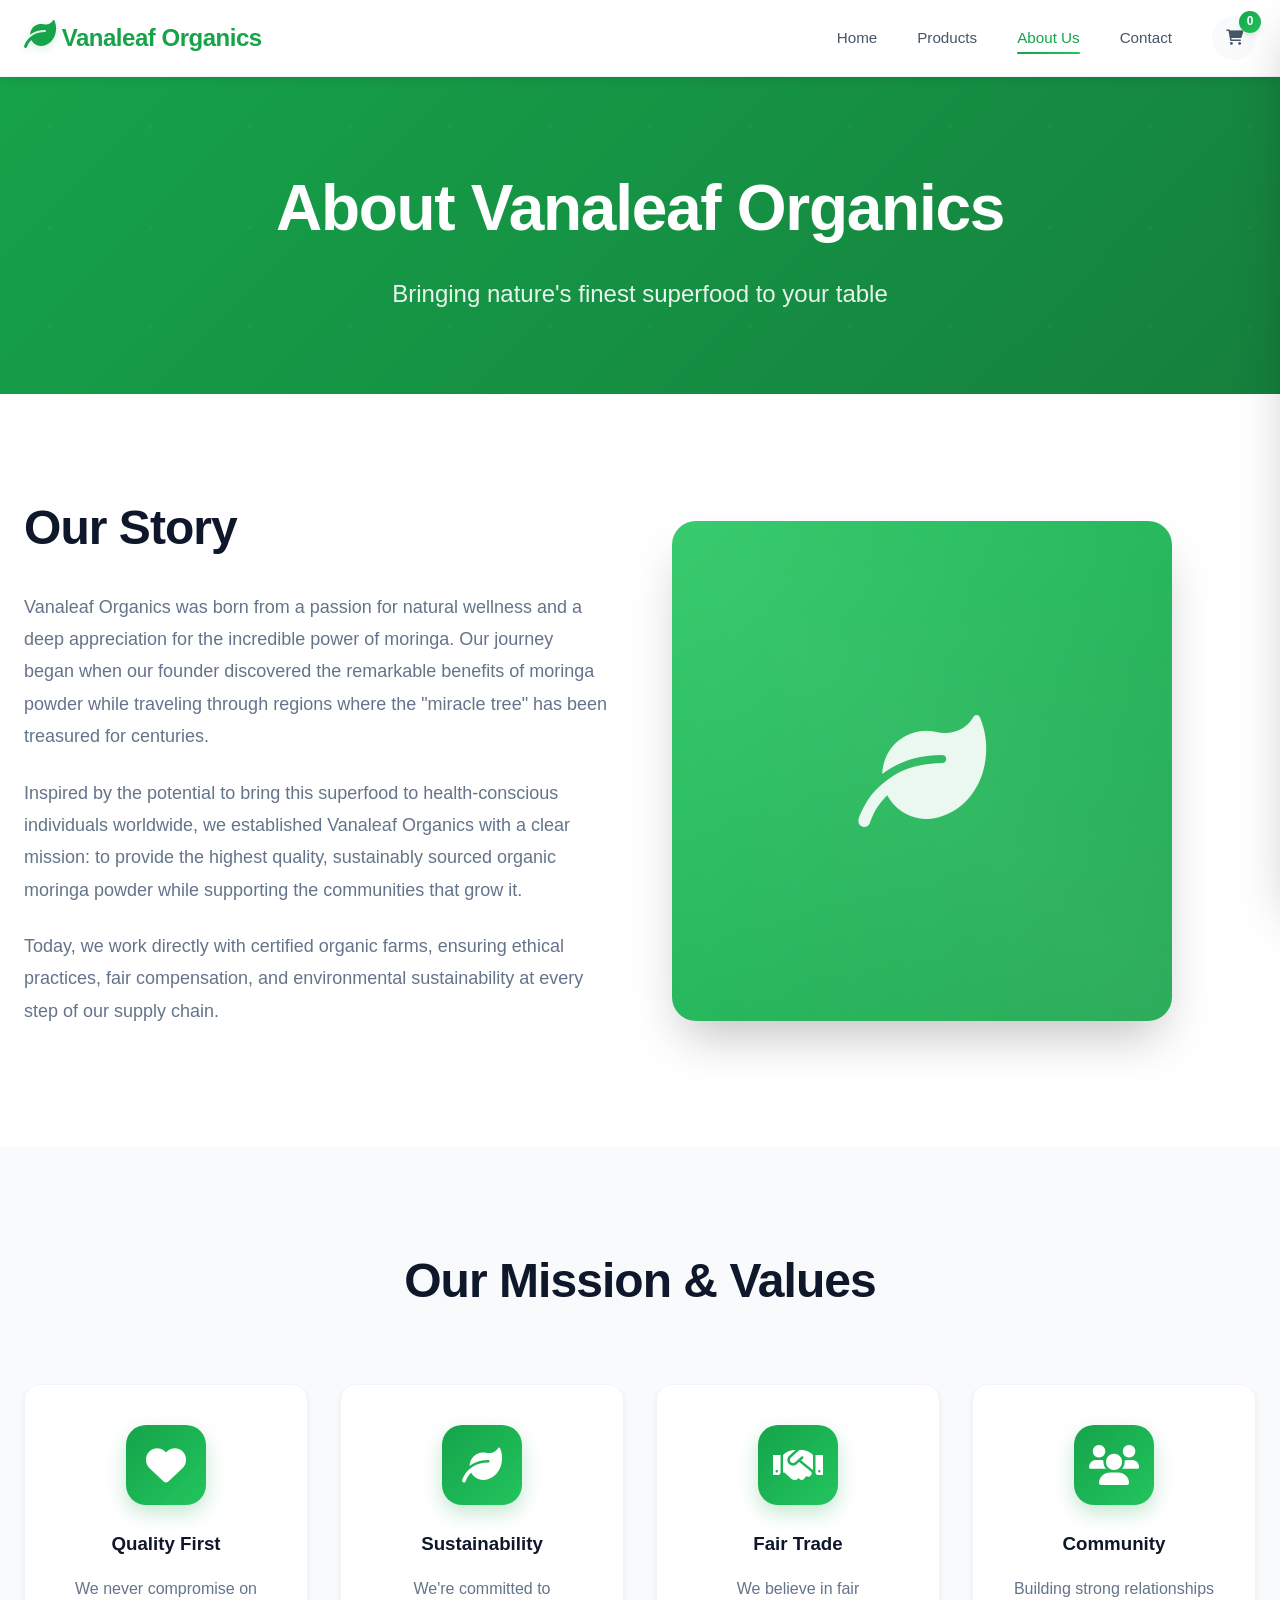
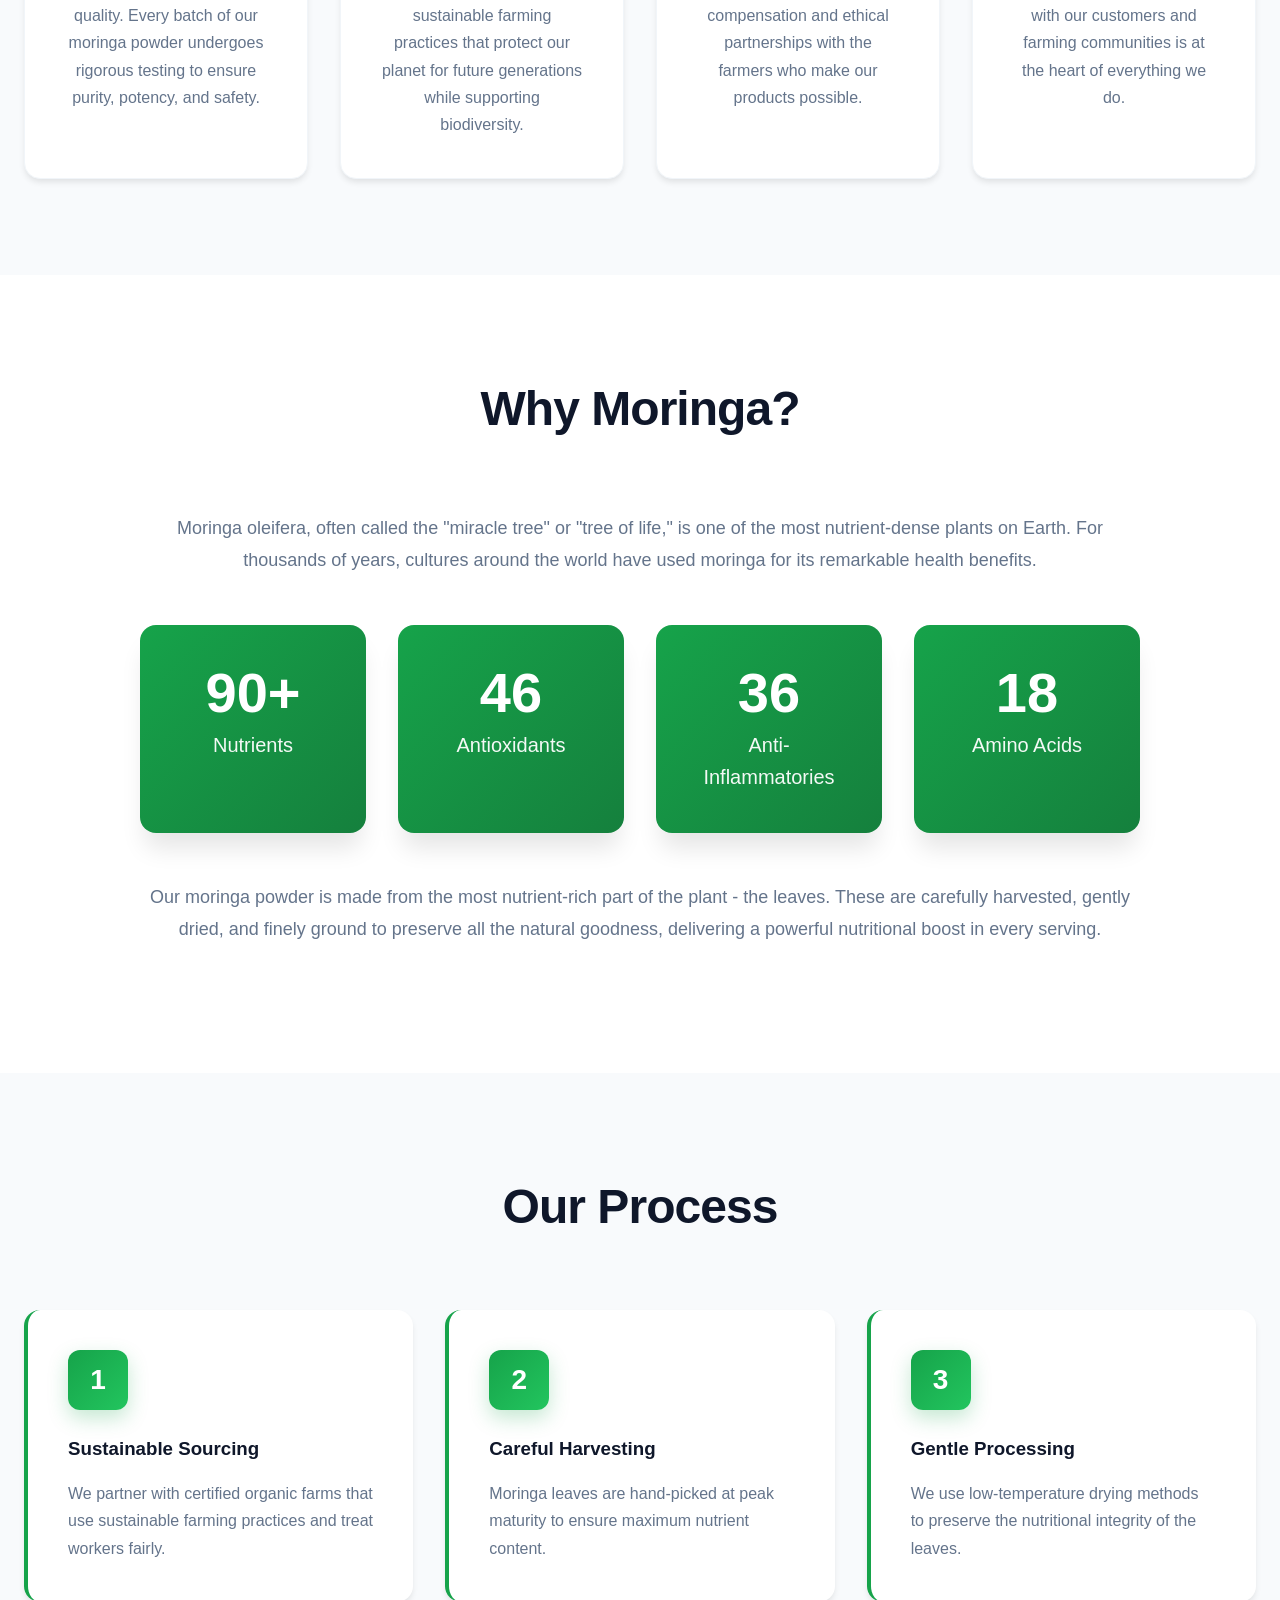
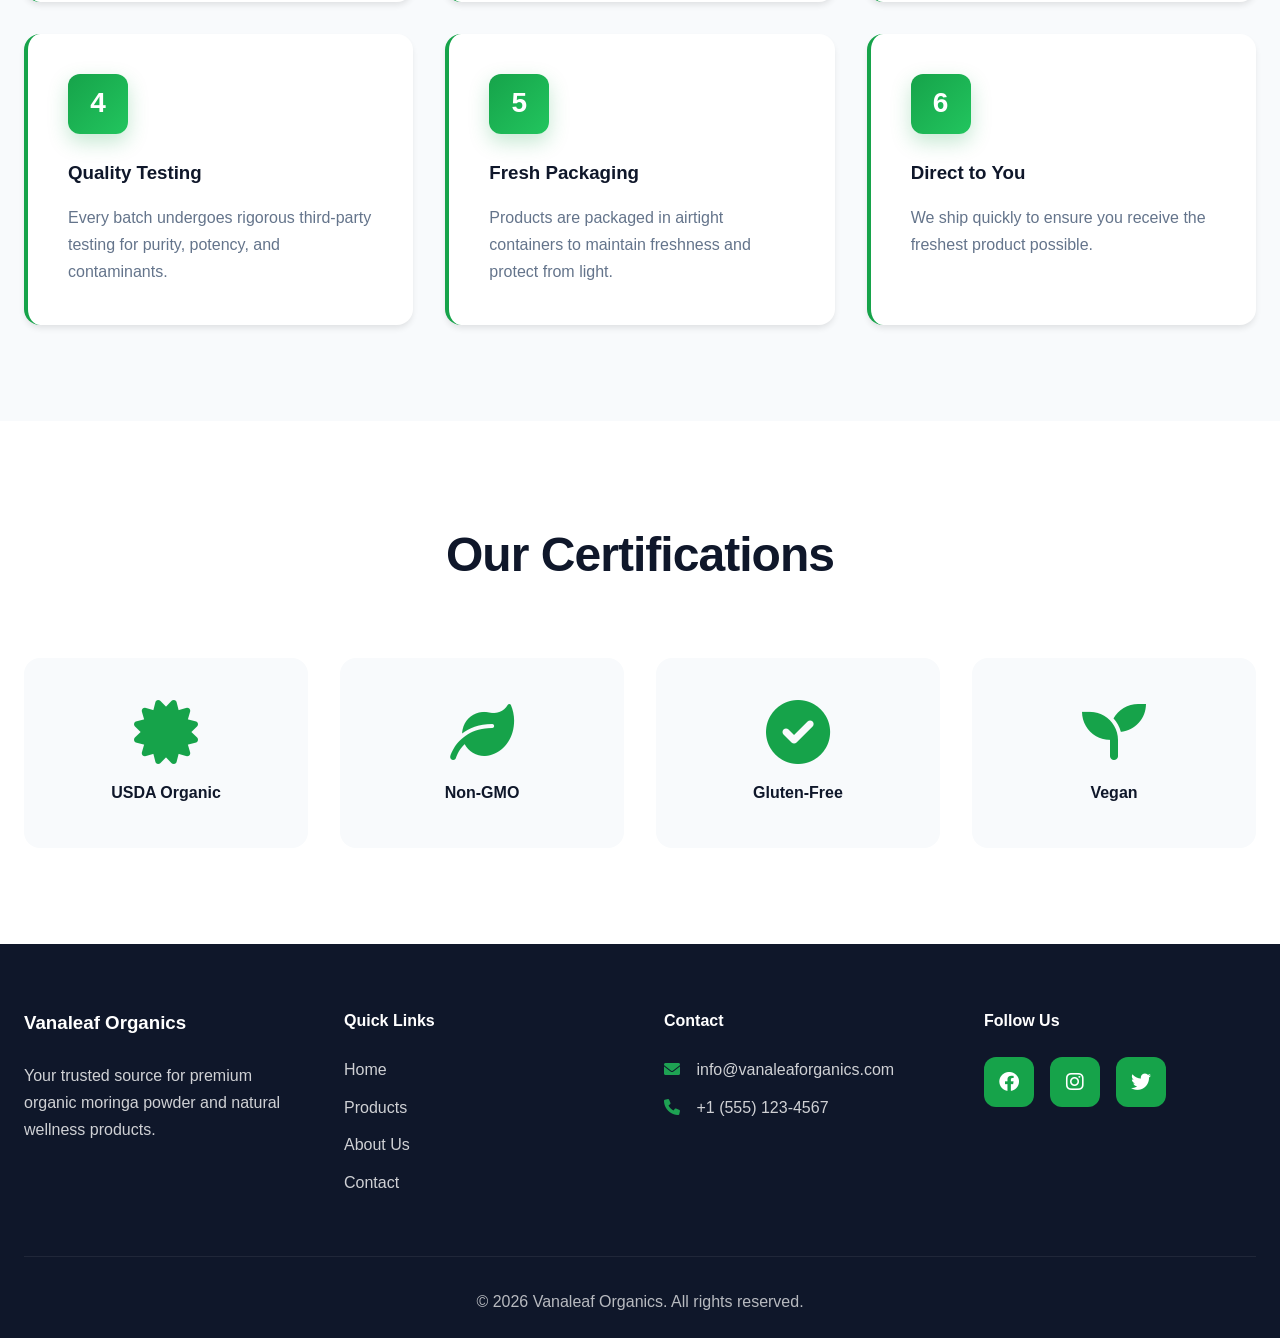
==== about.html @ b9e73c4c "Added vanaleaf-organics website" ====
<!DOCTYPE html>
<html lang="en">
<head>
    <meta charset="UTF-8">
    <meta name="viewport" content="width=device-width, initial-scale=1.0">
    <title>About Us - Vanaleaf Organics</title>
    <link rel="stylesheet" href="css/style.css">
    <link rel="stylesheet" href="https://cdnjs.cloudflare.com/ajax/libs/font-awesome/6.0.0/css/all.min.css">
</head>
<body>
    <!-- Navigation -->
    <nav class="navbar">
        <div class="container">
            <div class="nav-wrapper">
                <div class="logo">
                    <a href="index.html">
                        <i class="fas fa-leaf"></i>
                        <span>Vanaleaf Organics</span>
                    </a>
                </div>
                <ul class="nav-menu" id="navMenu">
                    <li><a href="index.html">Home</a></li>
                    <li><a href="product.html">Products</a></li>
                    <li><a href="about.html" class="active">About Us</a></li>
                    <li><a href="contact.html">Contact</a></li>
                    <li class="cart-icon-wrapper">
                        <a href="#" id="cartToggle">
                            <i class="fas fa-shopping-cart"></i>
                            <span class="cart-count" id="cartCount">0</span>
                        </a>
                    </li>
                </ul>
                <div class="hamburger" id="hamburger">
                    <span></span>
                    <span></span>
                    <span></span>
                </div>
            </div>
        </div>
    </nav>

    <!-- Page Header -->
    <section class="page-header">
        <div class="container">
            <h1>About Vanaleaf Organics</h1>
            <p>Bringing nature's finest superfood to your table</p>
        </div>
    </section>

    <!-- Our Story Section -->
    <section class="about-section">
        <div class="container">
            <div class="about-grid">
                <div class="about-content">
                    <h2>Our Story</h2>
                    <p>Vanaleaf Organics was born from a passion for natural wellness and a deep appreciation for the incredible power of moringa. Our journey began when our founder discovered the remarkable benefits of moringa powder while traveling through regions where the "miracle tree" has been treasured for centuries.</p>
                    <p>Inspired by the potential to bring this superfood to health-conscious individuals worldwide, we established Vanaleaf Organics with a clear mission: to provide the highest quality, sustainably sourced organic moringa powder while supporting the communities that grow it.</p>
                    <p>Today, we work directly with certified organic farms, ensuring ethical practices, fair compensation, and environmental sustainability at every step of our supply chain.</p>
                </div>
                <div class="about-image">
                    <div class="image-placeholder">
                        <i class="fas fa-leaf"></i>
                    </div>
                </div>
            </div>
        </div>
    </section>

    <!-- Mission & Values -->
    <section class="values-section">
        <div class="container">
            <h2 class="section-title">Our Mission & Values</h2>
            <div class="values-grid">
                <div class="value-card">
                    <div class="value-icon">
                        <i class="fas fa-heart"></i>
                    </div>
                    <h3>Quality First</h3>
                    <p>We never compromise on quality. Every batch of our moringa powder undergoes rigorous testing to ensure purity, potency, and safety.</p>
                </div>
                <div class="value-card">
                    <div class="value-icon">
                        <i class="fas fa-leaf"></i>
                    </div>
                    <h3>Sustainability</h3>
                    <p>We're committed to sustainable farming practices that protect our planet for future generations while supporting biodiversity.</p>
                </div>
                <div class="value-card">
                    <div class="value-icon">
                        <i class="fas fa-handshake"></i>
                    </div>
                    <h3>Fair Trade</h3>
                    <p>We believe in fair compensation and ethical partnerships with the farmers who make our products possible.</p>
                </div>
                <div class="value-card">
                    <div class="value-icon">
                        <i class="fas fa-users"></i>
                    </div>
                    <h3>Community</h3>
                    <p>Building strong relationships with our customers and farming communities is at the heart of everything we do.</p>
                </div>
            </div>
        </div>
    </section>

    <!-- Why Moringa Section -->
    <section class="why-moringa">
        <div class="container">
            <h2 class="section-title">Why Moringa?</h2>
            <div class="moringa-content">
                <p>Moringa oleifera, often called the "miracle tree" or "tree of life," is one of the most nutrient-dense plants on Earth. For thousands of years, cultures around the world have used moringa for its remarkable health benefits.</p>
                <div class="moringa-facts">
                    <div class="fact-item">
                        <div class="fact-number">90+</div>
                        <div class="fact-label">Nutrients</div>
                    </div>
                    <div class="fact-item">
                        <div class="fact-number">46</div>
                        <div class="fact-label">Antioxidants</div>
                    </div>
                    <div class="fact-item">
                        <div class="fact-number">36</div>
                        <div class="fact-label">Anti-Inflammatories</div>
                    </div>
                    <div class="fact-item">
                        <div class="fact-number">18</div>
                        <div class="fact-label">Amino Acids</div>
                    </div>
                </div>
                <p>Our moringa powder is made from the most nutrient-rich part of the plant - the leaves. These are carefully harvested, gently dried, and finely ground to preserve all the natural goodness, delivering a powerful nutritional boost in every serving.</p>
            </div>
        </div>
    </section>

    <!-- Our Process -->
    <section class="process-section">
        <div class="container">
            <h2 class="section-title">Our Process</h2>
            <div class="process-steps">
                <div class="step">
                    <div class="step-number">1</div>
                    <h3>Sustainable Sourcing</h3>
                    <p>We partner with certified organic farms that use sustainable farming practices and treat workers fairly.</p>
                </div>
                <div class="step">
                    <div class="step-number">2</div>
                    <h3>Careful Harvesting</h3>
                    <p>Moringa leaves are hand-picked at peak maturity to ensure maximum nutrient content.</p>
                </div>
                <div class="step">
                    <div class="step-number">3</div>
                    <h3>Gentle Processing</h3>
                    <p>We use low-temperature drying methods to preserve the nutritional integrity of the leaves.</p>
                </div>
                <div class="step">
                    <div class="step-number">4</div>
                    <h3>Quality Testing</h3>
                    <p>Every batch undergoes rigorous third-party testing for purity, potency, and contaminants.</p>
                </div>
                <div class="step">
                    <div class="step-number">5</div>
                    <h3>Fresh Packaging</h3>
                    <p>Products are packaged in airtight containers to maintain freshness and protect from light.</p>
                </div>
                <div class="step">
                    <div class="step-number">6</div>
                    <h3>Direct to You</h3>
                    <p>We ship quickly to ensure you receive the freshest product possible.</p>
                </div>
            </div>
        </div>
    </section>

    <!-- Certifications -->
    <section class="certifications">
        <div class="container">
            <h2 class="section-title">Our Certifications</h2>
            <div class="cert-grid">
                <div class="cert-item">
                    <i class="fas fa-certificate"></i>
                    <h4>USDA Organic</h4>
                </div>
                <div class="cert-item">
                    <i class="fas fa-leaf"></i>
                    <h4>Non-GMO</h4>
                </div>
                <div class="cert-item">
                    <i class="fas fa-check-circle"></i>
                    <h4>Gluten-Free</h4>
                </div>
                <div class="cert-item">
                    <i class="fas fa-seedling"></i>
                    <h4>Vegan</h4>
                </div>
            </div>
        </div>
    </section>

    <!-- Footer -->
    <footer class="footer">
        <div class="container">
            <div class="footer-grid">
                <div class="footer-col">
                    <h3>Vanaleaf Organics</h3>
                    <p>Your trusted source for premium organic moringa powder and natural wellness products.</p>
                </div>
                <div class="footer-col">
                    <h4>Quick Links</h4>
                    <ul>
                        <li><a href="index.html">Home</a></li>
                        <li><a href="product.html">Products</a></li>
                        <li><a href="about.html">About Us</a></li>
                        <li><a href="contact.html">Contact</a></li>
                    </ul>
                </div>
                <div class="footer-col">
                    <h4>Contact</h4>
                    <ul>
                        <li><i class="fas fa-envelope"></i> info@vanaleaforganics.com</li>
                        <li><i class="fas fa-phone"></i> +1 (555) 123-4567</li>
                    </ul>
                </div>
                <div class="footer-col">
                    <h4>Follow Us</h4>
                    <div class="social-links">
                        <a href="#"><i class="fab fa-facebook"></i></a>
                        <a href="#"><i class="fab fa-instagram"></i></a>
                        <a href="#"><i class="fab fa-twitter"></i></a>
                    </div>
                </div>
            </div>
            <div class="footer-bottom">
                <p>&copy; 2026 Vanaleaf Organics. All rights reserved.</p>
            </div>
        </div>
    </footer>

    <!-- Shopping Cart Sidebar -->
    <div class="cart-sidebar" id="cartSidebar">
        <div class="cart-header">
            <h3>Shopping Cart</h3>
            <button class="close-cart" id="closeCart">&times;</button>
        </div>
        <div class="cart-items" id="cartItems">
            <p class="empty-cart">Your cart is empty</p>
        </div>
        <div class="cart-footer">
            <div class="cart-total">
                <span>Total:</span>
                <span id="cartTotal">₹0</span>
            </div>
            <button class="btn btn-primary btn-block" id="checkoutBtn">Proceed to Checkout</button>
        </div>
    </div>

    <!-- Overlay -->
    <div class="overlay" id="overlay"></div>

    <!-- Checkout Modal -->
    <div class="modal" id="checkoutModal">
        <div class="modal-content">
            <span class="close-modal" id="closeModal">&times;</span>
            <h2>Checkout</h2>
            <form id="checkoutForm">
                <div class="form-section">
                    <h3>Shipping Information</h3>
                    <div class="form-row">
                        <div class="form-group">
                            <label for="firstName">First Name *</label>
                            <input type="text" id="firstName" required>
                        </div>
                        <div class="form-group">
                            <label for="lastName">Last Name *</label>
                            <input type="text" id="lastName" required>
                        </div>
                    </div>
                    <div class="form-group">
                        <label for="email">Email *</label>
                        <input type="email" id="email" required>
                    </div>
                    <div class="form-group">
                        <label for="phone">Phone *</label>
                        <input type="tel" id="phone" required>
                    </div>
                    <div class="form-group">
                        <label for="address">Address *</label>
                        <input type="text" id="address" required>
                    </div>
                    <div class="form-row">
                        <div class="form-group">
                            <label for="city">City *</label>
                            <input type="text" id="city" required>
                        </div>
                        <div class="form-group">
                            <label for="zipCode">Zip Code *</label>
                            <input type="text" id="zipCode" required>
                        </div>
                    </div>
                </div>
                <div class="form-section">
                    <h3>Payment Information</h3>
                    <div class="form-group">
                        <label for="cardName">Name on Card *</label>
                        <input type="text" id="cardName" required>
                    </div>
                    <div class="form-group">
                        <label for="cardNumber">Card Number *</label>
                        <input type="text" id="cardNumber" placeholder="1234 5678 9012 3456" required>
                    </div>
                    <div class="form-row">
                        <div class="form-group">
                            <label for="expiry">Expiry Date *</label>
                            <input type="text" id="expiry" placeholder="MM/YY" required>
                        </div>
                        <div class="form-group">
                            <label for="cvv">CVV *</label>
                            <input type="text" id="cvv" placeholder="123" required>
                        </div>
                    </div>
                </div>
                <div class="order-summary">
                    <h3>Order Summary</h3>
                    <div id="orderItems"></div>
                    <div class="summary-row">
                        <span>Subtotal:</span>
                        <span id="subtotal">₹0</span>
                    </div>
                    <div class="summary-row">
                        <span>Shipping:</span>
                        <span id="shipping">₹100</span>
                    </div>
                    <div class="summary-row total">
                        <span>Total:</span>
                        <span id="finalTotal">₹0</span>
                    </div>
                </div>
                <button type="submit" class="btn btn-primary btn-block">Place Order</button>
            </form>
        </div>
    </div>

    <script src="js/cart.js"></script>
    <script src="js/main.js"></script>
</body>
</html>
---- css/style.css ----
/* Modern Reset and Base Styles */
* {
    margin: 0;
    padding: 0;
    box-sizing: border-box;
}

:root {
    --primary: #16a34a;
    --primary-dark: #15803d;
    --primary-light: #22c55e;
    --secondary: #0ea5e9;
    --accent: #fbbf24;
    --dark: #0f172a;
    --gray-900: #1e293b;
    --gray-800: #334155;
    --gray-700: #475569;
    --gray-600: #64748b;
    --gray-500: #94a3b8;
    --gray-400: #cbd5e1;
    --gray-300: #e2e8f0;
    --gray-200: #f1f5f9;
    --gray-100: #f8fafc;
    --white: #ffffff;
    --success: #10b981;
    --danger: #ef4444;
    --warning: #f59e0b;
    --shadow-sm: 0 1px 2px 0 rgba(0, 0, 0, 0.05);
    --shadow: 0 4px 6px -1px rgba(0, 0, 0, 0.1);
    --shadow-md: 0 10px 15px -3px rgba(0, 0, 0, 0.1);
    --shadow-lg: 0 20px 25px -5px rgba(0, 0, 0, 0.1);
    --shadow-xl: 0 25px 50px -12px rgba(0, 0, 0, 0.25);
    --radius: 0.75rem;
    --radius-lg: 1rem;
    --radius-xl: 1.5rem;
    --transition: all 0.3s cubic-bezier(0.4, 0, 0.2, 1);
}

html {
    scroll-behavior: smooth;
}

body {
    font-family: -apple-system, BlinkMacSystemFont, 'Segoe UI', Roboto, 'Helvetica Neue', Arial, sans-serif;
    line-height: 1.6;
    color: var(--gray-900);
    background-color: var(--white);
    -webkit-font-smoothing: antialiased;
    -moz-osx-font-smoothing: grayscale;
}

.container {
    max-width: 1280px;
    margin: 0 auto;
    padding: 0 1.5rem;
}

@media (min-width: 1536px) {
    .container {
        max-width: 1400px;
    }
}

a {
    text-decoration: none;
    color: inherit;
    transition: var(--transition);
}

ul {
    list-style: none;
}

img {
    max-width: 100%;
    height: auto;
    display: block;
}

/* Modern Navigation */
.navbar {
    background: rgba(255, 255, 255, 0.95);
    backdrop-filter: blur(20px);
    box-shadow: 0 1px 3px 0 rgba(0, 0, 0, 0.1);
    position: sticky;
    top: 0;
    z-index: 1000;
    border-bottom: 1px solid var(--gray-200);
}

.nav-wrapper {
    display: flex;
    justify-content: space-between;
    align-items: center;
    padding: 1rem 0;
    min-height: 70px;
}

.logo {
    display: flex;
    align-items: center;
    gap: 0.75rem;
    font-size: 1.5rem;
    font-weight: 700;
    color: var(--primary);
    letter-spacing: -0.02em;
}

.logo i {
    font-size: 2rem;
    filter: drop-shadow(0 2px 4px rgba(22, 163, 74, 0.2));
}

.nav-menu {
    display: flex;
    gap: 2.5rem;
    align-items: center;
}

.nav-menu li a {
    color: var(--gray-700);
    font-weight: 500;
    font-size: 0.95rem;
    position: relative;
    padding: 0.5rem 0;
    transition: var(--transition);
}

.nav-menu li a:hover {
    color: var(--primary);
}

.nav-menu li a.active {
    color: var(--primary);
}

.nav-menu li a.active::after {
    content: '';
    position: absolute;
    bottom: 0;
    left: 0;
    width: 100%;
    height: 2px;
    background: linear-gradient(90deg, var(--primary), var(--primary-light));
    border-radius: 2px;
}

.cart-icon-wrapper {
    position: relative;
}

.cart-icon-wrapper a {
    width: 44px;
    height: 44px;
    background: var(--gray-100);
    border-radius: 50%;
    display: flex;
    align-items: center;
    justify-content: center;
    transition: var(--transition);
}

.cart-icon-wrapper a:hover {
    background: var(--primary);
    color: var(--white);
    transform: translateY(-2px);
    box-shadow: var(--shadow-md);
}

.cart-count {
    position: absolute;
    top: -5px;
    right: -5px;
    background: linear-gradient(135deg, var(--primary), var(--primary-light));
    color: var(--white);
    border-radius: 50%;
    width: 22px;
    height: 22px;
    display: flex;
    align-items: center;
    justify-content: center;
    font-size: 0.75rem;
    font-weight: 700;
    box-shadow: var(--shadow);
}

.hamburger {
    display: none;
    flex-direction: column;
    cursor: pointer;
    gap: 5px;
    padding: 8px;
}

.hamburger span {
    width: 25px;
    height: 2.5px;
    background-color: var(--gray-700);
    border-radius: 2px;
    transition: var(--transition);
}

/* Modern Hero Section */
.hero {
    background: linear-gradient(135deg, var(--primary) 0%, var(--primary-dark) 50%, var(--dark) 100%);
    color: var(--white);
    padding: 8rem 0 6rem;
    position: relative;
    overflow: hidden;
}

.hero::before {
    content: '';
    position: absolute;
    top: 0;
    left: 0;
    right: 0;
    bottom: 0;
    background: url('data:image/svg+xml,<svg width="100" height="100" xmlns="http://www.w3.org/2000/svg"><circle cx="50" cy="50" r="2" fill="white" opacity="0.1"/></svg>');
    animation: float 20s linear infinite;
}

@keyframes float {
    from { transform: translateY(0); }
    to { transform: translateY(-100px); }
}

.hero-content {
    max-width: 800px;
    margin: 0 auto;
    text-align: center;
    position: relative;
    z-index: 1;
}

.hero-title {
    font-size: clamp(2.5rem, 5vw, 4rem);
    font-weight: 800;
    margin-bottom: 1.5rem;
    line-height: 1.1;
    letter-spacing: -0.02em;
    animation: fadeInUp 0.8s ease;
}

.hero-subtitle {
    font-size: clamp(1.25rem, 3vw, 1.75rem);
    margin-bottom: 1rem;
    font-weight: 600;
    opacity: 0.95;
    animation: fadeInUp 0.8s ease 0.2s backwards;
}

.hero-description {
    font-size: clamp(1rem, 2vw, 1.25rem);
    margin-bottom: 3rem;
    opacity: 0.85;
    line-height: 1.8;
    animation: fadeInUp 0.8s ease 0.4s backwards;
}

.hero-buttons {
    display: flex;
    gap: 1rem;
    justify-content: center;
    flex-wrap: wrap;
    animation: fadeInUp 0.8s ease 0.6s backwards;
}

@keyframes fadeInUp {
    from {
        opacity: 0;
        transform: translateY(30px);
    }
    to {
        opacity: 1;
        transform: translateY(0);
    }
}

/* Modern Buttons */
.btn {
    display: inline-flex;
    align-items: center;
    justify-content: center;
    gap: 0.5rem;
    padding: 1rem 2rem;
    border-radius: var(--radius);
    font-weight: 600;
    font-size: 1rem;
    cursor: pointer;
    transition: var(--transition);
    border: none;
    line-height: 1;
    white-space: nowrap;
}

.btn-primary {
    background: linear-gradient(135deg, var(--primary), var(--primary-light));
    color: var(--white);
    box-shadow: 0 4px 12px rgba(22, 163, 74, 0.3);
}

.btn-primary:hover {
    transform: translateY(-2px);
    box-shadow: 0 8px 20px rgba(22, 163, 74, 0.4);
}

.btn-primary:active {
    transform: translateY(0);
}

.btn-secondary {
    background: rgba(255, 255, 255, 0.15);
    color: var(--white);
    border: 2px solid rgba(255, 255, 255, 0.3);
    backdrop-filter: blur(10px);
}

.btn-secondary:hover {
    background: rgba(255, 255, 255, 0.25);
    border-color: rgba(255, 255, 255, 0.5);
    transform: translateY(-2px);
}

.btn-large {
    padding: 1.25rem 3rem;
    font-size: 1.1rem;
}

.btn-block {
    width: 100%;
}

/* Modern Features Section */
.features {
    padding: 6rem 0;
    background: var(--gray-100);
}

.section-title {
    text-align: center;
    font-size: clamp(2rem, 4vw, 3rem);
    font-weight: 800;
    margin-bottom: 4rem;
    color: var(--dark);
    letter-spacing: -0.02em;
}

.features-grid {
    display: grid;
    grid-template-columns: repeat(auto-fit, minmax(280px, 1fr));
    gap: 2rem;
}

.feature-card {
    background: var(--white);
    padding: 2.5rem;
    border-radius: var(--radius-lg);
    text-align: center;
    box-shadow: var(--shadow);
    transition: var(--transition);
    border: 1px solid var(--gray-200);
}

.feature-card:hover {
    transform: translateY(-8px);
    box-shadow: var(--shadow-lg);
    border-color: var(--primary);
}

.feature-icon {
    width: 80px;
    height: 80px;
    margin: 0 auto 1.5rem;
    background: linear-gradient(135deg, var(--primary), var(--primary-light));
    border-radius: 20px;
    display: flex;
    align-items: center;
    justify-content: center;
    font-size: 2.5rem;
    color: var(--white);
    box-shadow: 0 8px 20px rgba(22, 163, 74, 0.25);
}

.feature-card h3 {
    font-size: 1.5rem;
    margin-bottom: 1rem;
    color: var(--dark);
    font-weight: 700;
}

.feature-card p {
    color: var(--gray-600);
    line-height: 1.7;
}

/* Product Highlight */
.product-highlight {
    padding: 6rem 0;
}

.highlight-grid {
    display: grid;
    grid-template-columns: 1fr 1fr;
    gap: 4rem;
    align-items: center;
}

.highlight-image {
    display: flex;
    justify-content: center;
    align-items: center;
}

.image-placeholder {
    width: 100%;
    max-width: 500px;
    aspect-ratio: 1;
    background: linear-gradient(135deg, var(--primary-light) 0%, var(--primary) 100%);
    border-radius: var(--radius-xl);
    display: flex;
    align-items: center;
    justify-content: center;
    font-size: 8rem;
    color: rgba(255, 255, 255, 0.9);
    box-shadow: var(--shadow-xl);
    position: relative;
    overflow: hidden;
}

.image-placeholder::before {
    content: '';
    position: absolute;
    top: -50%;
    left: -50%;
    width: 200%;
    height: 200%;
    background: linear-gradient(45deg, transparent, rgba(255, 255, 255, 0.1), transparent);
    animation: shine 3s infinite;
}

@keyframes shine {
    0% { transform: translateX(-100%) translateY(-100%) rotate(45deg); }
    100% { transform: translateX(100%) translateY(100%) rotate(45deg); }
}

.image-placeholder.large {
    max-width: 600px;
}

.highlight-content h2 {
    font-size: clamp(2rem, 4vw, 3rem);
    color: var(--dark);
    margin-bottom: 1.5rem;
    font-weight: 800;
    letter-spacing: -0.02em;
}

.highlight-description {
    color: var(--gray-600);
    font-size: 1.125rem;
    margin-bottom: 2rem;
    line-height: 1.8;
}

.benefits-list {
    margin-bottom: 2.5rem;
}

.benefits-list li {
    display: flex;
    align-items: center;
    gap: 1rem;
    margin-bottom: 1rem;
    font-size: 1.125rem;
    color: var(--gray-700);
}

.benefits-list i {
    width: 28px;
    height: 28px;
    background: var(--primary);
    color: var(--white);
    border-radius: 50%;
    display: flex;
    align-items: center;
    justify-content: center;
    font-size: 0.875rem;
    flex-shrink: 0;
}

/* Testimonials */
.testimonials {
    padding: 6rem 0;
    background: var(--dark);
    color: var(--white);
    position: relative;
}

.testimonials .section-title {
    color: var(--white);
}

.testimonials-grid {
    display: grid;
    grid-template-columns: repeat(auto-fit, minmax(320px, 1fr));
    gap: 2rem;
}

.testimonial-card {
    background: rgba(255, 255, 255, 0.05);
    backdrop-filter: blur(10px);
    padding: 2.5rem;
    border-radius: var(--radius-lg);
    border: 1px solid rgba(255, 255, 255, 0.1);
    transition: var(--transition);
}

.testimonial-card:hover {
    background: rgba(255, 255, 255, 0.08);
    transform: translateY(-5px);
    border-color: rgba(255, 255, 255, 0.2);
}

.stars {
    color: var(--accent);
    margin-bottom: 1.5rem;
    display: flex;
    gap: 0.25rem;
}

.testimonial-card p {
    font-style: italic;
    color: rgba(255, 255, 255, 0.8);
    margin-bottom: 1.5rem;
    line-height: 1.8;
    font-size: 1.05rem;
}

.customer-name {
    font-weight: 600;
    color: var(--primary-light);
}

/* Product Detail Page */
.product-detail {
    padding: 4rem 0;
}

.product-grid {
    display: grid;
    grid-template-columns: 1fr 1fr;
    gap: 4rem;
}

.main-image {
    position: sticky;
    top: 100px;
}

.product-info-section h1 {
    font-size: clamp(2rem, 4vw, 3rem);
    color: var(--dark);
    margin-bottom: 1rem;
    font-weight: 800;
    letter-spacing: -0.02em;
}

.product-rating {
    display: flex;
    align-items: center;
    gap: 1rem;
    margin-bottom: 1.5rem;
}

.rating-count {
    color: var(--gray-600);
    font-size: 0.95rem;
}

.product-description {
    font-size: 1.125rem;
    color: var(--gray-600);
    margin-bottom: 2rem;
    line-height: 1.8;
}

.product-benefits {
    background: linear-gradient(135deg, var(--gray-100), var(--gray-200));
    padding: 2rem;
    border-radius: var(--radius-lg);
    margin-bottom: 2rem;
    border-left: 4px solid var(--primary);
}

.product-benefits h3 {
    color: var(--dark);
    margin-bottom: 1.5rem;
    font-weight: 700;
}

.product-benefits ul li {
    display: flex;
    align-items: center;
    gap: 0.75rem;
    margin-bottom: 1rem;
    color: var(--gray-700);
}

.product-benefits i {
    color: var(--primary);
    font-size: 1.1rem;
}

.product-options {
    margin-bottom: 2rem;
}

.option-group {
    margin-bottom: 1.5rem;
}

.option-group label {
    display: block;
    font-weight: 600;
    margin-bottom: 0.75rem;
    color: var(--dark);
    font-size: 1.05rem;
}

.size-select {
    width: 100%;
    padding: 1rem 1.25rem;
    border: 2px solid var(--gray-300);
    border-radius: var(--radius);
    font-size: 1rem;
    cursor: pointer;
    transition: var(--transition);
    background: var(--white);
    font-weight: 500;
}

.size-select:hover {
    border-color: var(--primary);
}

.size-select:focus {
    outline: none;
    border-color: var(--primary);
    box-shadow: 0 0 0 3px rgba(22, 163, 74, 0.1);
}

.quantity-selector {
    display: flex;
    align-items: center;
    gap: 1rem;
}

.qty-btn {
    background: var(--primary);
    color: var(--white);
    border: none;
    width: 48px;
    height: 48px;
    border-radius: var(--radius);
    font-size: 1.5rem;
    cursor: pointer;
    transition: var(--transition);
    display: flex;
    align-items: center;
    justify-content: center;
    font-weight: 600;
}

.qty-btn:hover {
    background: var(--primary-dark);
    transform: scale(1.05);
}

.qty-btn:active {
    transform: scale(0.95);
}

#quantity {
    width: 100px;
    text-align: center;
    padding: 0.75rem;
    border: 2px solid var(--gray-300);
    border-radius: var(--radius);
    font-size: 1.25rem;
    font-weight: 600;
}

.product-price {
    margin-bottom: 2rem;
}

.price {
    font-size: clamp(2.5rem, 5vw, 3.5rem);
    font-weight: 800;
    background: linear-gradient(135deg, var(--primary), var(--primary-light));
    -webkit-background-clip: text;
    -webkit-text-fill-color: transparent;
    background-clip: text;
}

.product-features {
    margin-top: 2rem;
    padding-top: 2rem;
    border-top: 2px solid var(--gray-200);
}

.feature-item {
    display: flex;
    align-items: center;
    gap: 1rem;
    margin-bottom: 1rem;
    color: var(--gray-600);
    font-size: 0.95rem;
}

.feature-item i {
    color: var(--primary);
    font-size: 1.25rem;
}

/* Product Tabs */
.product-tabs {
    padding: 4rem 0;
    background: var(--gray-100);
}

.tabs {
    display: flex;
    justify-content: center;
    gap: 0.75rem;
    margin-bottom: 3rem;
    flex-wrap: wrap;
}

.tab-btn {
    padding: 0.875rem 2rem;
    background: var(--white);
    border: 2px solid var(--gray-300);
    border-radius: var(--radius);
    cursor: pointer;
    transition: var(--transition);
    font-weight: 600;
    font-size: 0.95rem;
    color: var(--gray-700);
}

.tab-btn:hover {
    border-color: var(--primary);
    color: var(--primary);
}

.tab-btn.active {
    background: var(--primary);
    color: var(--white);
    border-color: var(--primary);
    box-shadow: 0 4px 12px rgba(22, 163, 74, 0.3);
}

.tab-content {
    background: var(--white);
    padding: 3rem;
    border-radius: var(--radius-lg);
    box-shadow: var(--shadow);
}

.tab-panel {
    display: none;
}

.tab-panel.active {
    display: block;
    animation: fadeIn 0.5s ease;
}

@keyframes fadeIn {
    from { opacity: 0; }
    to { opacity: 1; }
}

.tab-panel h3 {
    color: var(--dark);
    font-size: 2rem;
    margin-bottom: 1.5rem;
    font-weight: 700;
}

.tab-panel p {
    color: var(--gray-600);
    line-height: 1.8;
    margin-bottom: 1rem;
    font-size: 1.05rem;
}

.tab-panel ul {
    margin-left: 2rem;
    margin-bottom: 1.5rem;
}

.tab-panel ul li {
    list-style: disc;
    color: var(--gray-600);
    margin-bottom: 0.75rem;
    line-height: 1.7;
}

.reviews-list {
    margin-top: 2rem;
}

.review-item {
    border-bottom: 1px solid var(--gray-200);
    padding-bottom: 2rem;
    margin-bottom: 2rem;
}

.review-header {
    display: flex;
    justify-content: space-between;
    align-items: center;
    margin-bottom: 1rem;
}

.review-date {
    color: var(--gray-500);
    font-size: 0.9rem;
}

.review-item h4 {
    color: var(--dark);
    margin-bottom: 0.75rem;
    font-weight: 600;
}

.reviewer {
    color: var(--primary);
    font-weight: 600;
}

/* About Page */
.page-header {
    background: linear-gradient(135deg, var(--primary) 0%, var(--primary-dark) 100%);
    color: var(--white);
    padding: 5rem 0;
    text-align: center;
    position: relative;
    overflow: hidden;
}

.page-header::before {
    content: '';
    position: absolute;
    top: 0;
    left: 0;
    right: 0;
    bottom: 0;
    background: url('data:image/svg+xml,<svg width="100" height="100" xmlns="http://www.w3.org/2000/svg"><circle cx="50" cy="50" r="2" fill="white" opacity="0.1"/></svg>');
    opacity: 0.3;
}

.page-header h1 {
    font-size: clamp(2.5rem, 5vw, 4rem);
    margin-bottom: 1rem;
    font-weight: 800;
    letter-spacing: -0.02em;
    position: relative;
}

.page-header p {
    font-size: clamp(1.125rem, 2vw, 1.5rem);
    opacity: 0.9;
    position: relative;
}

.about-section {
    padding: 6rem 0;
}

.about-grid {
    display: grid;
    grid-template-columns: 1fr 1fr;
    gap: 4rem;
    align-items: center;
}

.about-content p {
    color: var(--gray-600);
    line-height: 1.8;
    margin-bottom: 1.5rem;
    font-size: 1.125rem;
}

.about-content h2 {
    color: var(--dark);
    font-size: clamp(2rem, 4vw, 3rem);
    margin-bottom: 1.5rem;
    font-weight: 800;
    letter-spacing: -0.02em;
}

.values-section {
    padding: 6rem 0;
    background: var(--gray-100);
}

.values-grid {
    display: grid;
    grid-template-columns: repeat(auto-fit, minmax(280px, 1fr));
    gap: 2rem;
}

.value-card {
    background: var(--white);
    padding: 2.5rem;
    border-radius: var(--radius-lg);
    text-align: center;
    box-shadow: var(--shadow);
    transition: var(--transition);
    border: 1px solid var(--gray-200);
}

.value-card:hover {
    transform: translateY(-8px);
    box-shadow: var(--shadow-lg);
    border-color: var(--primary);
}

.value-icon {
    width: 80px;
    height: 80px;
    margin: 0 auto 1.5rem;
    background: linear-gradient(135deg, var(--primary), var(--primary-light));
    border-radius: 20px;
    display: flex;
    align-items: center;
    justify-content: center;
    font-size: 2.5rem;
    color: var(--white);
    box-shadow: 0 8px 20px rgba(22, 163, 74, 0.25);
}

.value-card h3 {
    color: var(--dark);
    margin-bottom: 1rem;
    font-weight: 700;
}

.value-card p {
    color: var(--gray-600);
    line-height: 1.7;
}

.why-moringa {
    padding: 6rem 0;
}

.moringa-content {
    max-width: 1000px;
    margin: 0 auto;
    text-align: center;
}

.moringa-content p {
    color: var(--gray-600);
    font-size: 1.125rem;
    line-height: 1.8;
    margin-bottom: 2rem;
}

.moringa-facts {
    display: grid;
    grid-template-columns: repeat(auto-fit, minmax(200px, 1fr));
    gap: 2rem;
    margin: 3rem 0;
}

.fact-item {
    background: linear-gradient(135deg, var(--primary), var(--primary-dark));
    padding: 2.5rem;
    border-radius: var(--radius-lg);
    color: var(--white);
    box-shadow: var(--shadow-lg);
    transition: var(--transition);
}

.fact-item:hover {
    transform: translateY(-8px);
    box-shadow: var(--shadow-xl);
}

.fact-number {
    font-size: 3.5rem;
    font-weight: 800;
    margin-bottom: 0.5rem;
    line-height: 1;
}

.fact-label {
    font-size: 1.25rem;
    opacity: 0.95;
}

.process-section {
    padding: 6rem 0;
    background: var(--gray-100);
}

.process-steps {
    display: grid;
    grid-template-columns: repeat(auto-fit, minmax(320px, 1fr));
    gap: 2rem;
}

.step {
    background: var(--white);
    padding: 2.5rem;
    border-radius: var(--radius-lg);
    box-shadow: var(--shadow);
    border-left: 4px solid var(--primary);
    transition: var(--transition);
}

.step:hover {
    transform: translateY(-5px);
    box-shadow: var(--shadow-lg);
}

.step-number {
    width: 60px;
    height: 60px;
    background: linear-gradient(135deg, var(--primary), var(--primary-light));
    color: var(--white);
    border-radius: var(--radius);
    display: flex;
    align-items: center;
    justify-content: center;
    font-size: 1.75rem;
    font-weight: 800;
    margin-bottom: 1.5rem;
    box-shadow: 0 8px 20px rgba(22, 163, 74, 0.25);
}

.step h3 {
    color: var(--dark);
    margin-bottom: 1rem;
    font-weight: 700;
}

.step p {
    color: var(--gray-600);
    line-height: 1.7;
}

.certifications {
    padding: 6rem 0;
}

.cert-grid {
    display: grid;
    grid-template-columns: repeat(auto-fit, minmax(220px, 1fr));
    gap: 2rem;
}

.cert-item {
    text-align: center;
    padding: 2.5rem;
    background: var(--gray-100);
    border-radius: var(--radius-lg);
    transition: var(--transition);
    border: 2px solid transparent;
}

.cert-item:hover {
    background: var(--white);
    border-color: var(--primary);
    transform: translateY(-5px);
    box-shadow: var(--shadow-lg);
}

.cert-item i {
    font-size: 4rem;
    color: var(--primary);
    margin-bottom: 1rem;
}

.cert-item h4 {
    color: var(--dark);
    font-weight: 700;
}

/* Contact Page */
.contact-section {
    padding: 6rem 0;
}

.contact-grid {
    display: grid;
    grid-template-columns: 1fr 1fr;
    gap: 4rem;
}

.contact-info h2 {
    color: var(--dark);
    font-size: clamp(2rem, 4vw, 3rem);
    margin-bottom: 1rem;
    font-weight: 800;
    letter-spacing: -0.02em;
}

.contact-info > p {
    color: var(--gray-600);
    font-size: 1.125rem;
    line-height: 1.8;
    margin-bottom: 2rem;
}

.contact-methods {
    margin-bottom: 3rem;
}

.contact-method {
    display: flex;
    gap: 1.5rem;
    margin-bottom: 1.5rem;
    padding: 1.5rem;
    background: var(--gray-100);
    border-radius: var(--radius-lg);
    transition: var(--transition);
    border: 2px solid transparent;
}

.contact-method:hover {
    background: var(--white);
    border-color: var(--primary);
    box-shadow: var(--shadow);
}

.method-icon {
    width: 60px;
    height: 60px;
    background: linear-gradient(135deg, var(--primary), var(--primary-light));
    color: var(--white);
    border-radius: var(--radius);
    display: flex;
    align-items: center;
    justify-content: center;
    font-size: 1.75rem;
    flex-shrink: 0;
    box-shadow: 0 8px 20px rgba(22, 163, 74, 0.25);
}

.method-info h3 {
    color: var(--dark);
    margin-bottom: 0.5rem;
    font-weight: 700;
}

.method-info p {
    color: var(--gray-600);
}

.social-section h3 {
    color: var(--dark);
    margin-bottom: 1.5rem;
    font-weight: 700;
}

.social-links {
    display: flex;
    gap: 1rem;
}

.social-links a {
    width: 50px;
    height: 50px;
    background: var(--primary);
    color: var(--white);
    display: flex;
    align-items: center;
    justify-content: center;
    border-radius: var(--radius);
    transition: var(--transition);
    font-size: 1.25rem;
}

.social-links a:hover {
    background: var(--primary-dark);
    transform: translateY(-5px);
    box-shadow: 0 8px 20px rgba(22, 163, 74, 0.3);
}

.social-links.large a {
    width: 60px;
    height: 60px;
    font-size: 1.5rem;
}

.contact-form-wrapper {
    background: var(--gray-100);
    padding: 3rem;
    border-radius: var(--radius-lg);
    border: 2px solid var(--gray-200);
}

.contact-form-wrapper h2 {
    color: var(--dark);
    margin-bottom: 2rem;
    font-weight: 700;
}

.form-group {
    margin-bottom: 1.5rem;
}

.form-row {
    display: grid;
    grid-template-columns: 1fr 1fr;
    gap: 1rem;
}

.form-group label {
    display: block;
    font-weight: 600;
    margin-bottom: 0.75rem;
    color: var(--dark);
    font-size: 0.95rem;
}

.form-group input,
.form-group textarea,
.form-group select {
    width: 100%;
    padding: 1rem 1.25rem;
    border: 2px solid var(--gray-300);
    border-radius: var(--radius);
    font-size: 1rem;
    font-family: inherit;
    transition: var(--transition);
    background: var(--white);
}

.form-group input:focus,
.form-group textarea:focus,
.form-group select:focus {
    outline: none;
    border-color: var(--primary);
    box-shadow: 0 0 0 3px rgba(22, 163, 74, 0.1);
}

.form-message {
    margin-top: 1rem;
    padding: 1rem 1.25rem;
    border-radius: var(--radius);
    display: none;
    font-weight: 500;
}

.form-message.success {
    display: block;
    background: #d1fae5;
    color: #065f46;
    border: 2px solid #10b981;
}

.form-message.error {
    display: block;
    background: #fee2e2;
    color: #991b1b;
    border: 2px solid #ef4444;
}

.faq-section {
    padding: 6rem 0;
    background: var(--gray-100);
}

.faq-grid {
    display: grid;
    grid-template-columns: repeat(auto-fit, minmax(380px, 1fr));
    gap: 2rem;
}

.faq-item {
    background: var(--white);
    padding: 2.5rem;
    border-radius: var(--radius-lg);
    box-shadow: var(--shadow);
    transition: var(--transition);
    border-left: 4px solid var(--primary);
}

.faq-item:hover {
    transform: translateY(-5px);
    box-shadow: var(--shadow-lg);
}

.faq-item h3 {
    color: var(--dark);
    margin-bottom: 1rem;
    font-weight: 700;
    line-height: 1.4;
}

.faq-item p {
    color: var(--gray-600);
    line-height: 1.8;
}

/* Footer */
.footer {
    background: var(--dark);
    color: var(--white);
    padding: 4rem 0 1.5rem;
}

.footer-grid {
    display: grid;
    grid-template-columns: repeat(auto-fit, minmax(240px, 1fr));
    gap: 3rem;
    margin-bottom: 3rem;
}

.footer-col h3,
.footer-col h4 {
    margin-bottom: 1.5rem;
    font-weight: 700;
}

.footer-col p {
    opacity: 0.8;
    line-height: 1.7;
}

.footer-col ul li {
    margin-bottom: 0.75rem;
    opacity: 0.8;
    transition: var(--transition);
}

.footer-col ul li:hover {
    opacity: 1;
    color: var(--primary-light);
}

.footer-col ul li a:hover {
    color: var(--primary-light);
}

.footer-col ul li i {
    margin-right: 0.75rem;
    color: var(--primary-light);
}

.footer-bottom {
    text-align: center;
    padding-top: 2rem;
    border-top: 1px solid rgba(255, 255, 255, 0.1);
    opacity: 0.7;
}

/* Shopping Cart Sidebar */
.cart-sidebar {
    position: fixed;
    right: -450px;
    top: 0;
    width: 450px;
    height: 100vh;
    background: var(--white);
    box-shadow: var(--shadow-xl);
    z-index: 2000;
    transition: right 0.3s cubic-bezier(0.4, 0, 0.2, 1);
    display: flex;
    flex-direction: column;
}

.cart-sidebar.active {
    right: 0;
}

.cart-header {
    display: flex;
    justify-content: space-between;
    align-items: center;
    padding: 2rem;
    border-bottom: 2px solid var(--gray-200);
}

.cart-header h3 {
    color: var(--dark);
    font-weight: 700;
    font-size: 1.5rem;
}

.close-cart {
    background: var(--gray-100);
    border: none;
    width: 40px;
    height: 40px;
    border-radius: 50%;
    font-size: 1.5rem;
    cursor: pointer;
    color: var(--gray-600);
    transition: var(--transition);
    display: flex;
    align-items: center;
    justify-content: center;
}

.close-cart:hover {
    background: var(--danger);
    color: var(--white);
}

.cart-items {
    flex: 1;
    overflow-y: auto;
    padding: 2rem;
}

.empty-cart {
    text-align: center;
    color: var(--gray-500);
    padding: 4rem 2rem;
    font-size: 1.125rem;
}

.cart-item {
    display: flex;
    gap: 1.25rem;
    padding: 1.5rem;
    border-radius: var(--radius);
    background: var(--gray-100);
    margin-bottom: 1rem;
    transition: var(--transition);
}

.cart-item:hover {
    background: var(--gray-200);
}

.cart-item-info {
    flex: 1;
}

.cart-item-name {
    font-weight: 600;
    color: var(--dark);
    margin-bottom: 0.5rem;
    font-size: 1.05rem;
}

.cart-item-details {
    font-size: 0.9rem;
    color: var(--gray-600);
    margin-bottom: 0.5rem;
}

.cart-item-price {
    font-weight: 700;
    color: var(--primary);
    font-size: 1.125rem;
}

.remove-item {
    background: none;
    border: none;
    color: var(--gray-500);
    cursor: pointer;
    font-size: 1.25rem;
    transition: var(--transition);
    width: 32px;
    height: 32px;
    border-radius: 50%;
    display: flex;
    align-items: center;
    justify-content: center;
}

.remove-item:hover {
    background: var(--danger);
    color: var(--white);
}

.cart-footer {
    padding: 2rem;
    border-top: 2px solid var(--gray-200);
    background: var(--gray-50);
}

.cart-total {
    display: flex;
    justify-content: space-between;
    font-size: 1.5rem;
    font-weight: 800;
    margin-bottom: 1.5rem;
    color: var(--dark);
}

/* Overlay */
.overlay {
    display: none;
    position: fixed;
    top: 0;
    left: 0;
    width: 100%;
    height: 100%;
    background: rgba(0, 0, 0, 0.5);
    backdrop-filter: blur(4px);
    z-index: 1500;
}

.overlay.active {
    display: block;
}

/* Checkout Modal */
.modal {
    display: none;
    position: fixed;
    top: 0;
    left: 0;
    width: 100%;
    height: 100%;
    background: rgba(0, 0, 0, 0.5);
    backdrop-filter: blur(4px);
    z-index: 2500;
    overflow-y: auto;
    padding: 2rem;
}

.modal.active {
    display: flex;
    align-items: center;
    justify-content: center;
}

.modal-content {
    background: var(--white);
    max-width: 900px;
    width: 100%;
    padding: 3rem;
    border-radius: var(--radius-xl);
    position: relative;
    box-shadow: var(--shadow-xl);
}

.close-modal {
    position: absolute;
    top: 1.5rem;
    right: 1.5rem;
    width: 40px;
    height: 40px;
    border-radius: 50%;
    background: var(--gray-100);
    font-size: 1.5rem;
    cursor: pointer;
    color: var(--gray-600);
    transition: var(--transition);
    border: none;
    display: flex;
    align-items: center;
    justify-content: center;
}

.close-modal:hover {
    background: var(--danger);
    color: var(--white);
}

.modal-content h2 {
    color: var(--dark);
    margin-bottom: 2rem;
    font-weight: 800;
    font-size: 2rem;
}

.form-section {
    margin-bottom: 2.5rem;
}

.form-section h3 {
    color: var(--dark);
    margin-bottom: 1.5rem;
    padding-bottom: 0.75rem;
    border-bottom: 2px solid var(--gray-200);
    font-weight: 700;
}

.order-summary {
    background: var(--gray-100);
    padding: 2rem;
    border-radius: var(--radius-lg);
    margin-bottom: 2rem;
    border: 2px solid var(--gray-200);
}

.order-summary h3 {
    color: var(--dark);
    margin-bottom: 1.5rem;
    font-weight: 700;
}

#orderItems {
    margin-bottom: 1.5rem;
}

.order-item {
    display: flex;
    justify-content: space-between;
    padding: 0.75rem 0;
    color: var(--gray-700);
    font-size: 0.95rem;
}

.summary-row {
    display: flex;
    justify-content: space-between;
    padding: 0.75rem 0;
    border-top: 1px solid var(--gray-300);
    font-weight: 600;
}

.summary-row.total {
    font-size: 1.5rem;
    font-weight: 800;
    color: var(--dark);
    border-top: 2px solid var(--primary);
    margin-top: 1rem;
    padding-top: 1.5rem;
}

/* Success Message */
.success-message {
    text-align: center;
    padding: 3rem 2rem;
}

.success-icon {
    font-size: 6rem;
    color: var(--success);
    margin-bottom: 1.5rem;
}

.success-message h2 {
    color: var(--dark);
    margin-bottom: 1rem;
    font-weight: 800;
}

.success-message p {
    color: var(--gray-600);
    font-size: 1.125rem;
    margin-bottom: 2rem;
    line-height: 1.7;
}

/* Responsive Design */
@media (max-width: 1024px) {
    .highlight-grid,
    .product-grid,
    .about-grid,
    .contact-grid {
        grid-template-columns: 1fr;
        gap: 3rem;
    }

    .main-image {
        position: static;
    }
}

@media (max-width: 768px) {
    .hamburger {
        display: flex;
    }

    .nav-menu {
        position: fixed;
        left: -100%;
        top: 70px;
        flex-direction: column;
        background: rgba(255, 255, 255, 0.98);
        backdrop-filter: blur(20px);
        width: 100%;
        text-align: center;
        transition: 0.3s;
        box-shadow: 0 10px 27px rgba(0, 0, 0, 0.1);
        padding: 2rem 0;
        gap: 1.5rem;
        border-bottom: 2px solid var(--gray-200);
    }

    .nav-menu.active {
        left: 0;
    }

    .hero {
        padding: 5rem 0 4rem;
    }

    .hero-buttons {
        flex-direction: column;
    }

    .features,
    .testimonials,
    .product-tabs,
    .about-section,
    .values-section,
    .why-moringa,
    .process-section,
    .certifications,
    .contact-section,
    .faq-section {
        padding: 4rem 0;
    }

    .section-title {
        margin-bottom: 3rem;
    }

    .image-placeholder {
        max-width: 350px;
        font-size: 5rem;
    }

    .cart-sidebar {
        width: 100%;
        right: -100%;
    }

    .modal-content {
        padding: 2rem 1.5rem;
        margin: 1rem;
    }

    .form-row {
        grid-template-columns: 1fr;
    }

    .tabs {
        gap: 0.5rem;
    }

    .tab-btn {
        padding: 0.75rem 1.5rem;
        font-size: 0.9rem;
    }

    .tab-content {
        padding: 2rem 1.5rem;
    }

    .faq-grid {
        grid-template-columns: 1fr;
    }
}

@media (max-width: 480px) {
    .container {
        padding: 0 1rem;
    }

    .hero-title {
        font-size: 2rem;
    }

    .section-title {
        font-size: 1.75rem;
    }

    .btn {
        padding: 0.875rem 1.5rem;
    }

    .page-header h1 {
        font-size: 2rem;
    }

    .features-grid,
    .testimonials-grid,
    .values-grid,
    .moringa-facts,
    .process-steps,
    .cert-grid {
        grid-template-columns: 1fr;
    }

    .feature-card,
    .testimonial-card,
    .value-card,
    .step,
    .faq-item {
        padding: 2rem 1.5rem;
    }
}

/* Print Styles */
@media print {
    .navbar,
    .cart-sidebar,
    .overlay,
    .modal,
    .hamburger,
    .hero-buttons,
    .btn {
        display: none !important;
    }
}
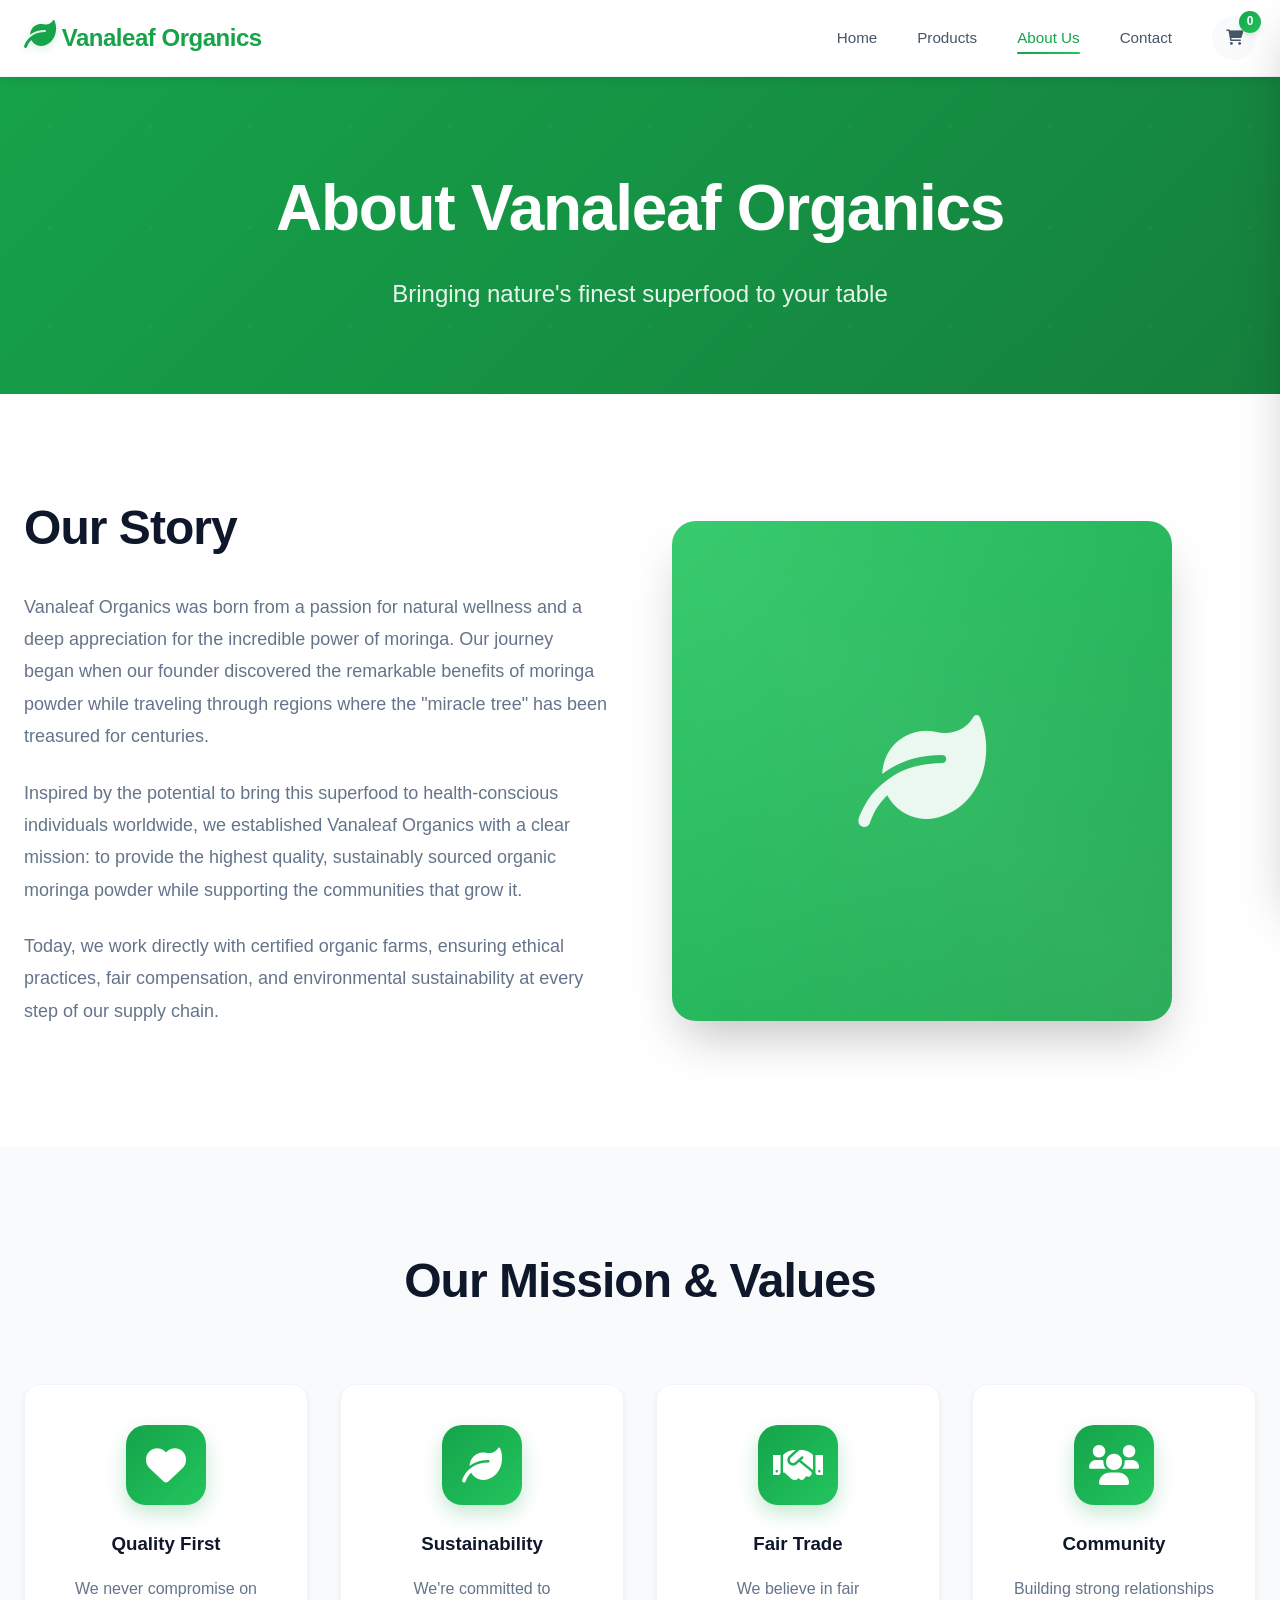
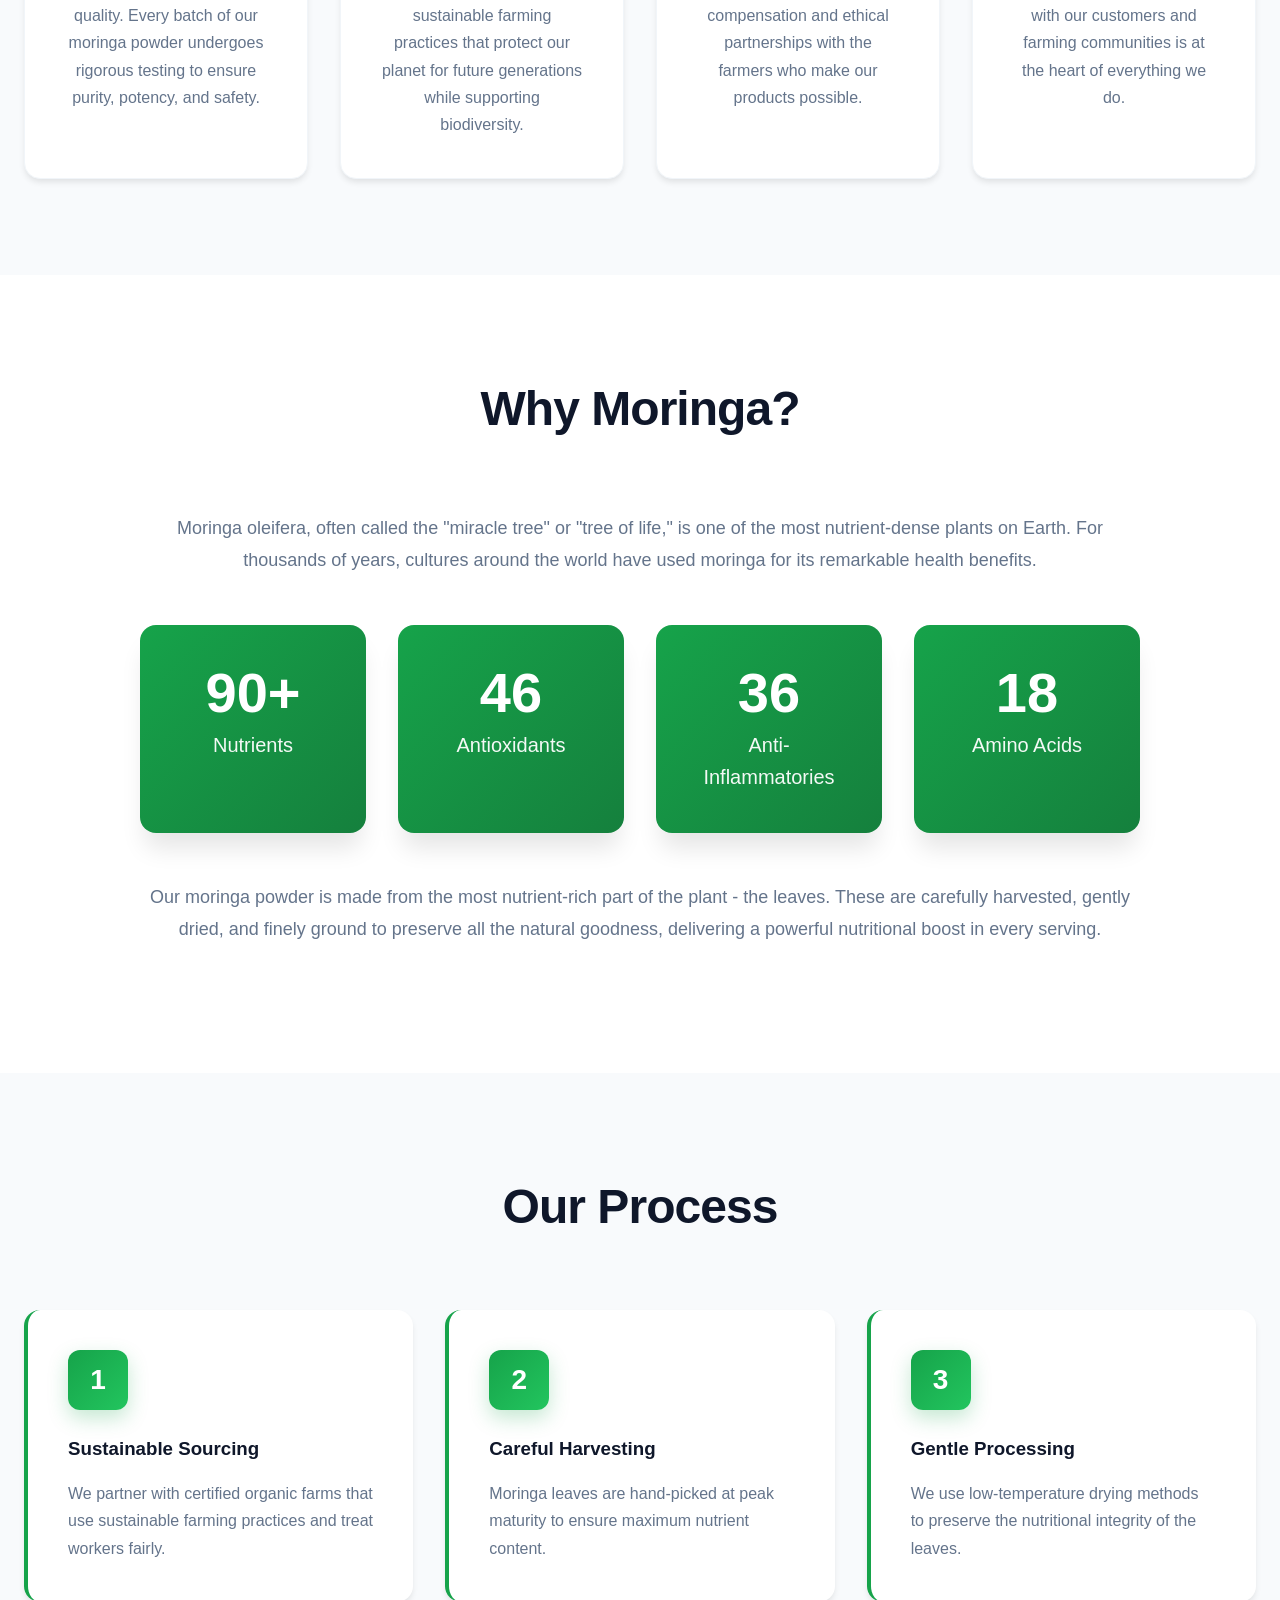
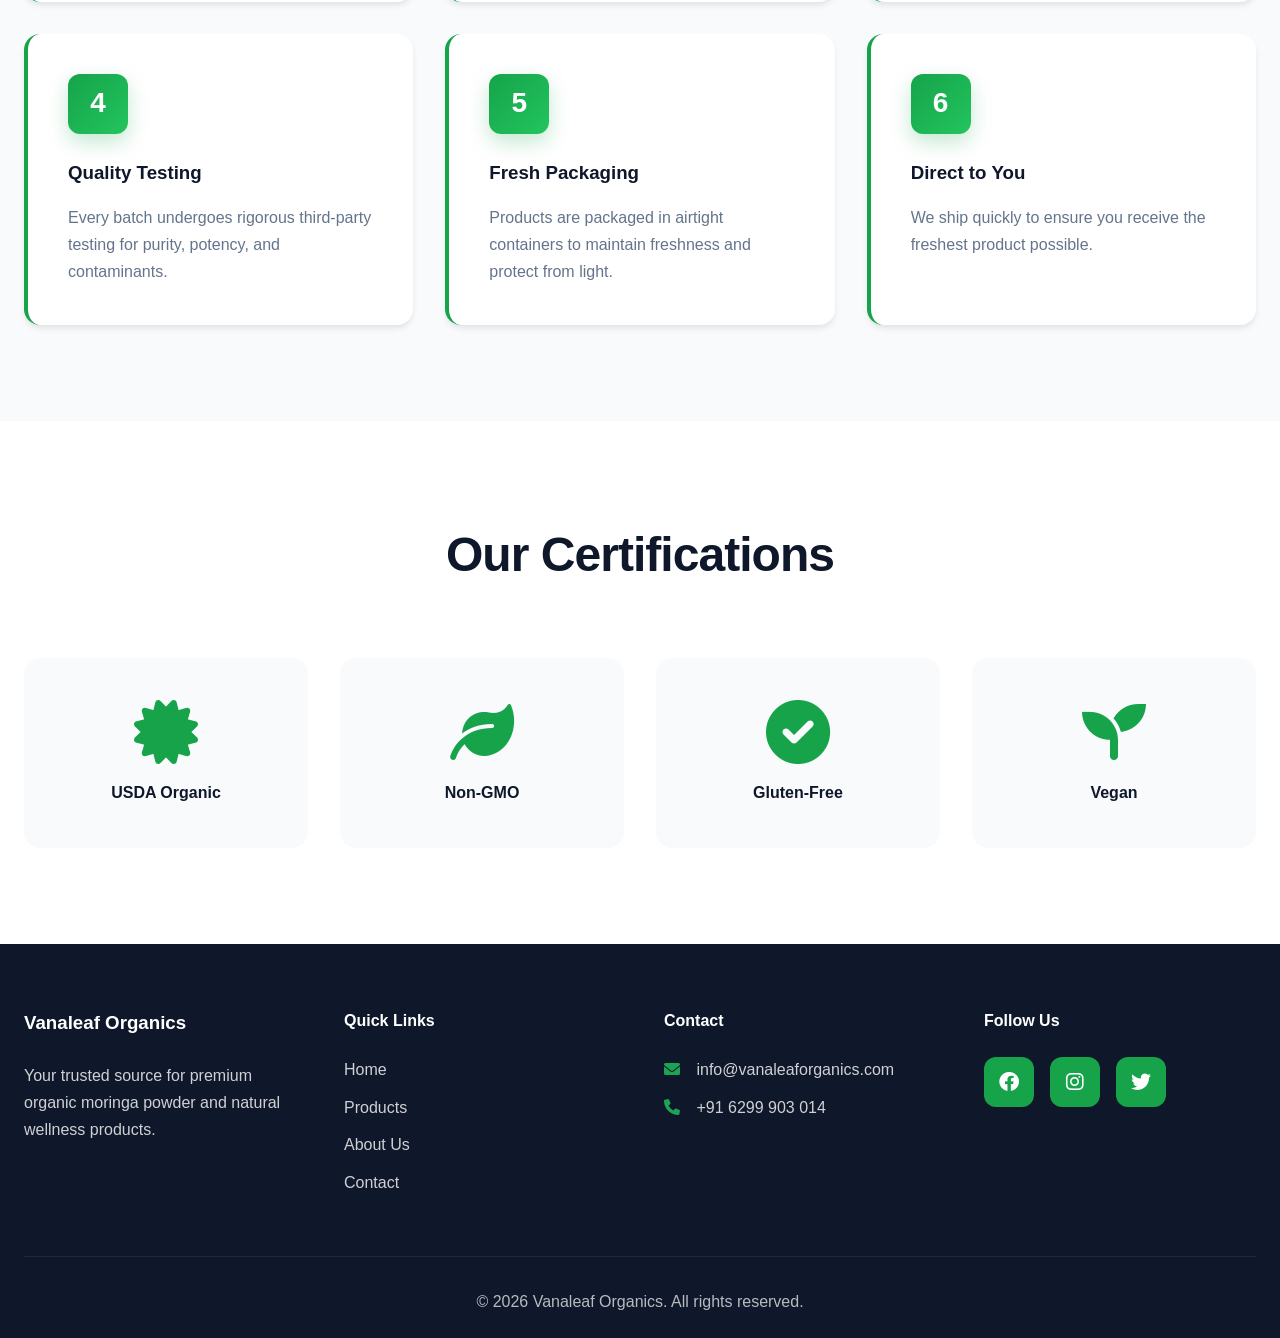
==== commit 7f69dde6: "Added whatsapp based ordering system." ====
--- a/about.html
+++ b/about.html
@@ -216,8 +216,8 @@
                 <div class="footer-col">
                     <h4>Contact</h4>
                     <ul>
-                        <li><i class="fas fa-envelope"></i> info@vanaleaforganics.com</li>
-                        <li><i class="fas fa-phone"></i> +1 (555) 123-4567</li>
+                        <li><a href="mailto:info@vanaleaforganics.com"><i class="fas fa-envelope"></i> info@vanaleaforganics.com</a></li>
+                        <li><a href="tel:+916299903014"><i class="fas fa-phone"></i> +91 6299 903 014</a></li>
                     </ul>
                 </div>
                 <div class="footer-col">
@@ -249,95 +249,19 @@
                 <span>Total:</span>
                 <span id="cartTotal">₹0</span>
             </div>
-            <button class="btn btn-primary btn-block" id="checkoutBtn">Proceed to Checkout</button>
+            <div class="cart-buttons">
+                <button class="btn btn-primary btn-block btn-whatsapp" id="orderWhatsappBtn">
+                    <i class="fab fa-whatsapp"></i> Order via WhatsApp
+                </button>
+                <button class="btn btn-outline btn-block" id="orderCodBtn">
+                    COD / UPI Payment
+                </button>
+            </div>
         </div>
     </div>
 
     <!-- Overlay -->
     <div class="overlay" id="overlay"></div>
-
-    <!-- Checkout Modal -->
-    <div class="modal" id="checkoutModal">
-        <div class="modal-content">
-            <span class="close-modal" id="closeModal">&times;</span>
-            <h2>Checkout</h2>
-            <form id="checkoutForm">
-                <div class="form-section">
-                    <h3>Shipping Information</h3>
-                    <div class="form-row">
-                        <div class="form-group">
-                            <label for="firstName">First Name *</label>
-                            <input type="text" id="firstName" required>
-                        </div>
-                        <div class="form-group">
-                            <label for="lastName">Last Name *</label>
-                            <input type="text" id="lastName" required>
-                        </div>
-                    </div>
-                    <div class="form-group">
-                        <label for="email">Email *</label>
-                        <input type="email" id="email" required>
-                    </div>
-                    <div class="form-group">
-                        <label for="phone">Phone *</label>
-                        <input type="tel" id="phone" required>
-                    </div>
-                    <div class="form-group">
-                        <label for="address">Address *</label>
-                        <input type="text" id="address" required>
-                    </div>
-                    <div class="form-row">
-                        <div class="form-group">
-                            <label for="city">City *</label>
-                            <input type="text" id="city" required>
-                        </div>
-                        <div class="form-group">
-                            <label for="zipCode">Zip Code *</label>
-                            <input type="text" id="zipCode" required>
-                        </div>
-                    </div>
-                </div>
-                <div class="form-section">
-                    <h3>Payment Information</h3>
-                    <div class="form-group">
-                        <label for="cardName">Name on Card *</label>
-                        <input type="text" id="cardName" required>
-                    </div>
-                    <div class="form-group">
-                        <label for="cardNumber">Card Number *</label>
-                        <input type="text" id="cardNumber" placeholder="1234 5678 9012 3456" required>
-                    </div>
-                    <div class="form-row">
-                        <div class="form-group">
-                            <label for="expiry">Expiry Date *</label>
-                            <input type="text" id="expiry" placeholder="MM/YY" required>
-                        </div>
-                        <div class="form-group">
-                            <label for="cvv">CVV *</label>
-                            <input type="text" id="cvv" placeholder="123" required>
-                        </div>
-                    </div>
-                </div>
-                <div class="order-summary">
-                    <h3>Order Summary</h3>
-                    <div id="orderItems"></div>
-                    <div class="summary-row">
-                        <span>Subtotal:</span>
-                        <span id="subtotal">₹0</span>
-                    </div>
-                    <div class="summary-row">
-                        <span>Shipping:</span>
-                        <span id="shipping">₹100</span>
-                    </div>
-                    <div class="summary-row total">
-                        <span>Total:</span>
-                        <span id="finalTotal">₹0</span>
-                    </div>
-                </div>
-                <button type="submit" class="btn btn-primary btn-block">Place Order</button>
-            </form>
-        </div>
-    </div>
 
     <script src="js/cart.js"></script>
     <script src="js/main.js"></script>
--- a/css/style.css
+++ b/css/style.css
@@ -1518,145 +1518,35 @@
     display: block;
 }
 
-/* Checkout Modal */
-.modal {
-    display: none;
-    position: fixed;
-    top: 0;
-    left: 0;
-    width: 100%;
-    height: 100%;
-    background: rgba(0, 0, 0, 0.5);
-    backdrop-filter: blur(4px);
-    z-index: 2500;
-    overflow-y: auto;
-    padding: 2rem;
-}
-
-.modal.active {
-    display: flex;
-    align-items: center;
-    justify-content: center;
-}
-
-.modal-content {
-    background: var(--white);
-    max-width: 900px;
-    width: 100%;
-    padding: 3rem;
-    border-radius: var(--radius-xl);
-    position: relative;
-    box-shadow: var(--shadow-xl);
-}
-
-.close-modal {
-    position: absolute;
-    top: 1.5rem;
-    right: 1.5rem;
-    width: 40px;
-    height: 40px;
-    border-radius: 50%;
-    background: var(--gray-100);
-    font-size: 1.5rem;
-    cursor: pointer;
-    color: var(--gray-600);
-    transition: var(--transition);
-    border: none;
-    display: flex;
-    align-items: center;
-    justify-content: center;
-}
-
-.close-modal:hover {
-    background: var(--danger);
-    color: var(--white);
-}
-
-.modal-content h2 {
-    color: var(--dark);
-    margin-bottom: 2rem;
-    font-weight: 800;
-    font-size: 2rem;
-}
-
-.form-section {
-    margin-bottom: 2.5rem;
-}
-
-.form-section h3 {
-    color: var(--dark);
-    margin-bottom: 1.5rem;
-    padding-bottom: 0.75rem;
-    border-bottom: 2px solid var(--gray-200);
-    font-weight: 700;
-}
-
-.order-summary {
-    background: var(--gray-100);
-    padding: 2rem;
-    border-radius: var(--radius-lg);
-    margin-bottom: 2rem;
-    border: 2px solid var(--gray-200);
-}
-
-.order-summary h3 {
-    color: var(--dark);
-    margin-bottom: 1.5rem;
-    font-weight: 700;
-}
-
-#orderItems {
-    margin-bottom: 1.5rem;
-}
-
-.order-item {
-    display: flex;
-    justify-content: space-between;
-    padding: 0.75rem 0;
-    color: var(--gray-700);
-    font-size: 0.95rem;
-}
-
-.summary-row {
-    display: flex;
-    justify-content: space-between;
-    padding: 0.75rem 0;
-    border-top: 1px solid var(--gray-300);
+/* Cart Buttons */
+.cart-buttons {
+    display: flex;
+    flex-direction: column;
+    gap: 0.75rem;
+}
+
+.btn-whatsapp {
+    background: linear-gradient(135deg, #25d366, #128c7e);
+    box-shadow: 0 4px 12px rgba(37, 211, 102, 0.3);
+}
+
+.btn-whatsapp:hover {
+    transform: translateY(-2px);
+    box-shadow: 0 8px 20px rgba(37, 211, 102, 0.4);
+}
+
+.btn-outline {
+    background: transparent;
+    color: var(--primary);
+    border: 2px solid var(--primary);
     font-weight: 600;
 }
 
-.summary-row.total {
-    font-size: 1.5rem;
-    font-weight: 800;
-    color: var(--dark);
-    border-top: 2px solid var(--primary);
-    margin-top: 1rem;
-    padding-top: 1.5rem;
-}
-
-/* Success Message */
-.success-message {
-    text-align: center;
-    padding: 3rem 2rem;
-}
-
-.success-icon {
-    font-size: 6rem;
-    color: var(--success);
-    margin-bottom: 1.5rem;
-}
-
-.success-message h2 {
-    color: var(--dark);
-    margin-bottom: 1rem;
-    font-weight: 800;
-}
-
-.success-message p {
-    color: var(--gray-600);
-    font-size: 1.125rem;
-    margin-bottom: 2rem;
-    line-height: 1.7;
+.btn-outline:hover {
+    background: var(--primary);
+    color: var(--white);
+    transform: translateY(-2px);
+    box-shadow: 0 4px 12px rgba(22, 163, 74, 0.3);
 }
 
 /* Responsive Design */
@@ -1805,7 +1695,6 @@
     .navbar,
     .cart-sidebar,
     .overlay,
-    .modal,
     .hamburger,
     .hero-buttons,
     .btn {
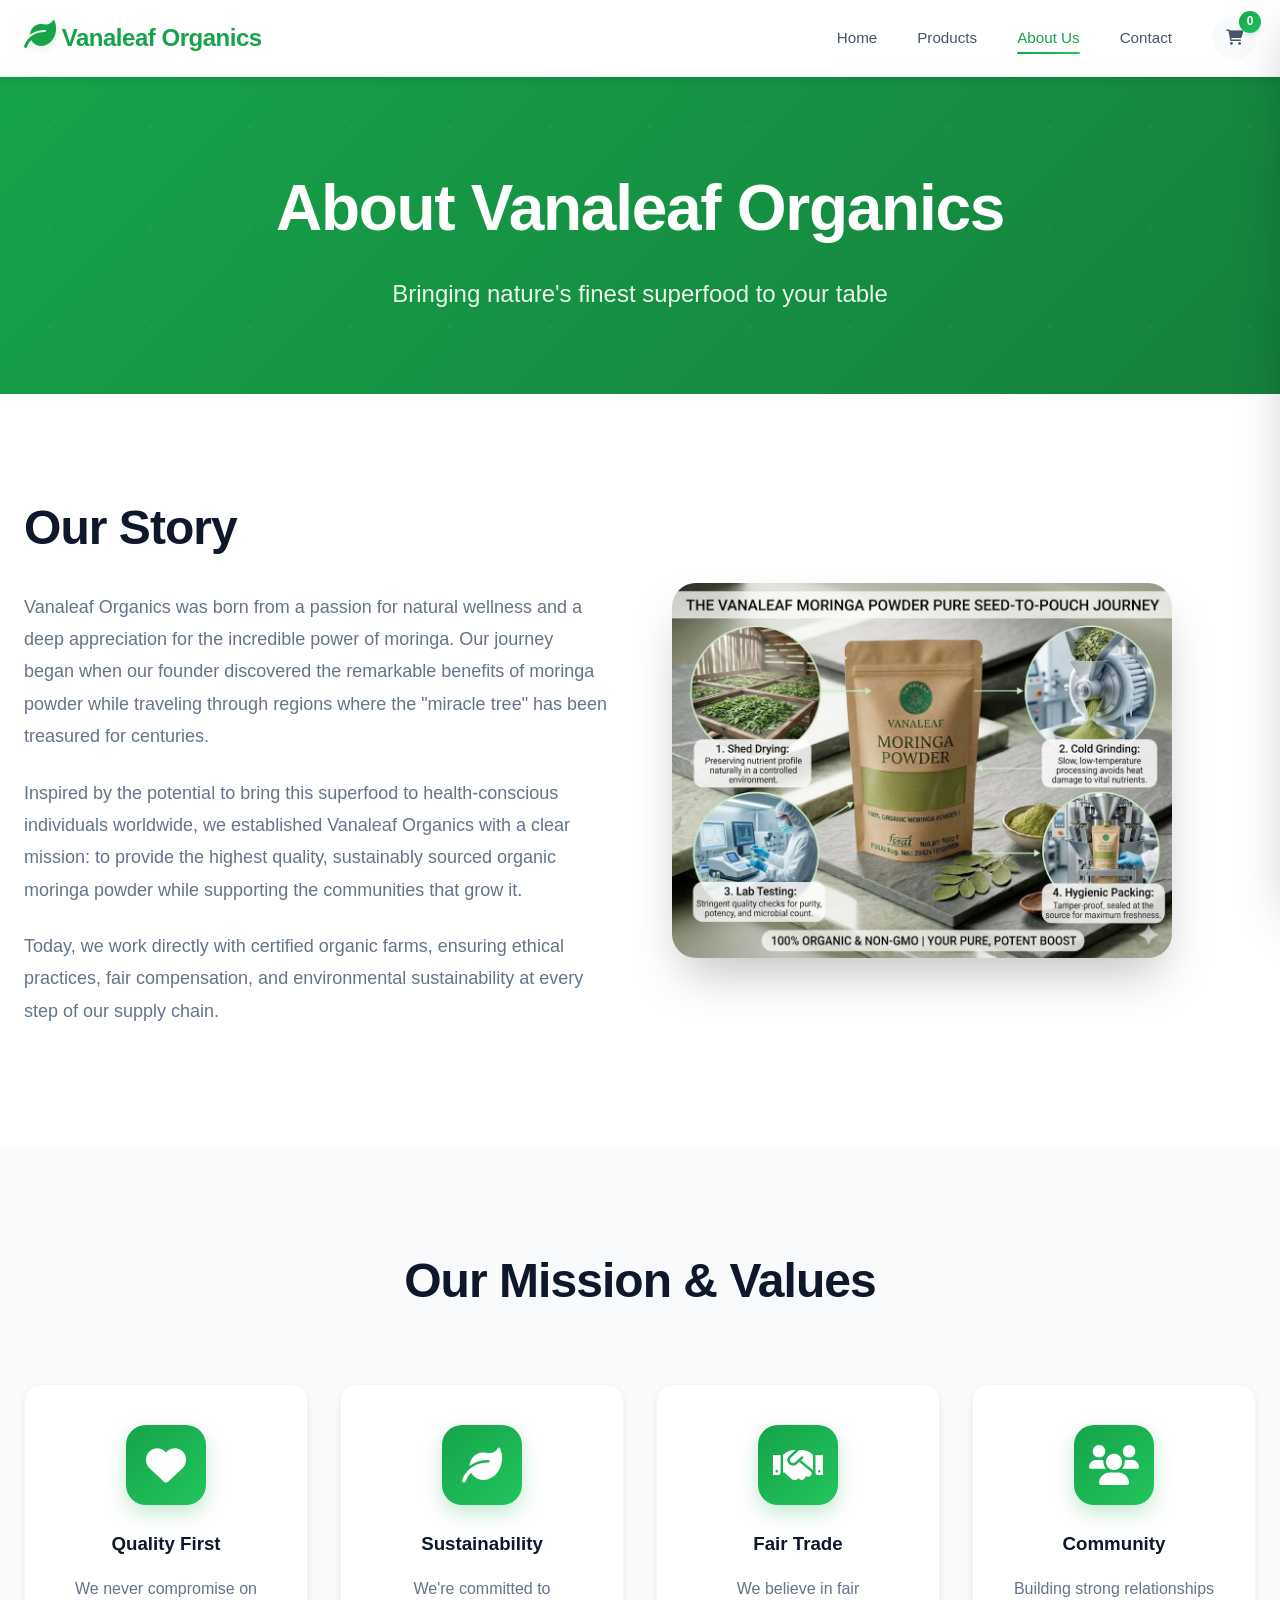
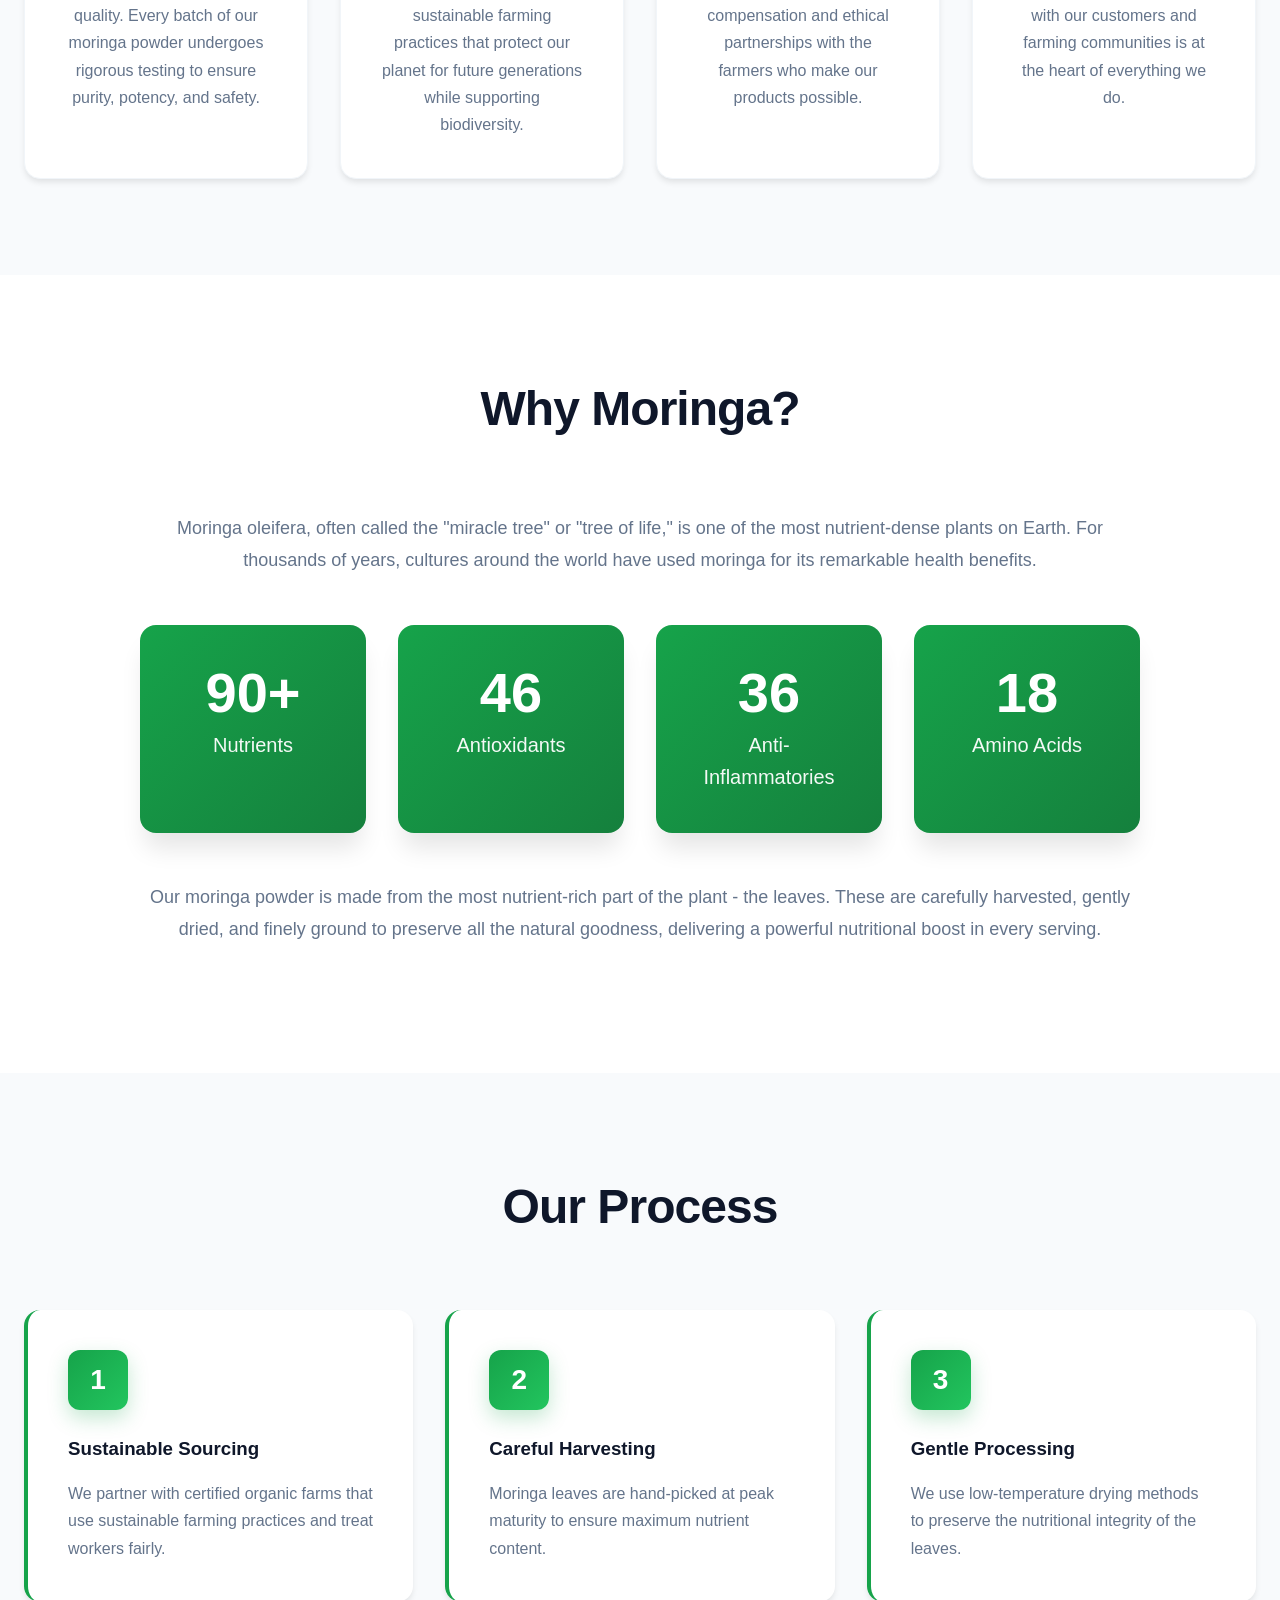
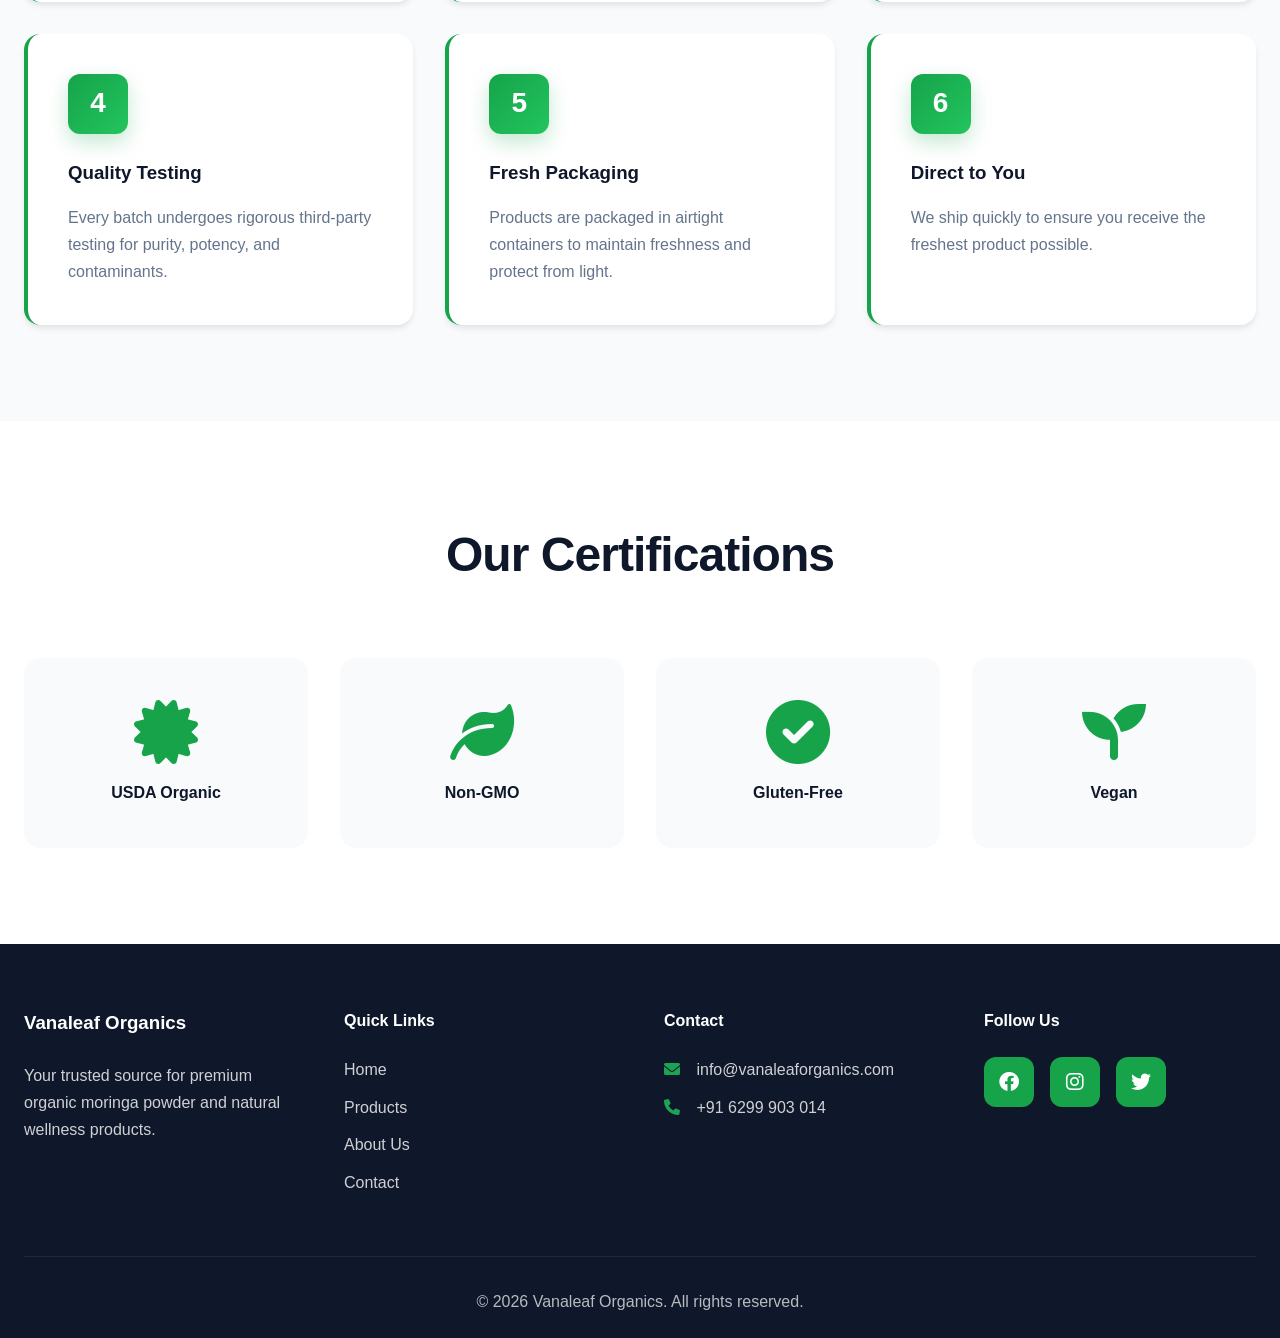
==== commit 61fd2484: "Added images and background." ====
--- a/about.html
+++ b/about.html
@@ -58,9 +58,7 @@
                     <p>Today, we work directly with certified organic farms, ensuring ethical practices, fair compensation, and environmental sustainability at every step of our supply chain.</p>
                 </div>
                 <div class="about-image">
-                    <div class="image-placeholder">
-                        <i class="fas fa-leaf"></i>
-                    </div>
+                    <img src="images/Journey.png" alt="The Vanaleaf Moringa Powder Seed-to-Pouch Journey" class="highlight-img">
                 </div>
             </div>
         </div>
--- a/css/style.css
+++ b/css/style.css
@@ -202,7 +202,10 @@
 
 /* Modern Hero Section */
 .hero {
-    background: linear-gradient(135deg, var(--primary) 0%, var(--primary-dark) 50%, var(--dark) 100%);
+    background: linear-gradient(135deg, rgba(15, 23, 42, 0.6) 0%, rgba(22, 163, 74, 0.4) 100%),
+                url('https://images.unsplash.com/photo-1441974231531-c6227db76b6e?w=1920&q=80');
+    background-size: cover;
+    background-position: center;
     color: var(--white);
     padding: 8rem 0 6rem;
     position: relative;
@@ -216,13 +219,7 @@
     left: 0;
     right: 0;
     bottom: 0;
-    background: url('data:image/svg+xml,<svg width="100" height="100" xmlns="http://www.w3.org/2000/svg"><circle cx="50" cy="50" r="2" fill="white" opacity="0.1"/></svg>');
-    animation: float 20s linear infinite;
-}
-
-@keyframes float {
-    from { transform: translateY(0); }
-    to { transform: translateY(-100px); }
+    background: rgba(15, 23, 42, 0.3);
 }
 
 .hero-content {
@@ -372,7 +369,9 @@
     width: 80px;
     height: 80px;
     margin: 0 auto 1.5rem;
-    background: linear-gradient(135deg, var(--primary), var(--primary-light));
+    background: linear-gradient(135deg, rgba(22, 163, 74, 0.85), rgba(34, 197, 94, 0.85));
+    background-size: cover;
+    background-position: center;
     border-radius: 20px;
     display: flex;
     align-items: center;
@@ -380,6 +379,34 @@
     font-size: 2.5rem;
     color: var(--white);
     box-shadow: 0 8px 20px rgba(22, 163, 74, 0.25);
+}
+
+.feature-icon-1 {
+    background: linear-gradient(135deg, rgba(22, 163, 74, 0.85), rgba(34, 197, 94, 0.85)),
+                url('https://images.unsplash.com/photo-1416879595882-3373a0480b5b?w=200&q=80');
+    background-size: cover;
+    background-position: center;
+}
+
+.feature-icon-2 {
+    background: linear-gradient(135deg, rgba(22, 163, 74, 0.85), rgba(34, 197, 94, 0.85)),
+                url('https://images.unsplash.com/photo-1470058869958-2a77bde41706?w=200&q=80');
+    background-size: cover;
+    background-position: center;
+}
+
+.feature-icon-3 {
+    background: linear-gradient(135deg, rgba(22, 163, 74, 0.85), rgba(34, 197, 94, 0.85)),
+                url('https://images.unsplash.com/photo-1501004318776-cd2ba00c4e6e?w=200&q=80');
+    background-size: cover;
+    background-position: center;
+}
+
+.feature-icon-4 {
+    background: linear-gradient(135deg, rgba(22, 163, 74, 0.85), rgba(34, 197, 94, 0.85)),
+                url('https://images.unsplash.com/photo-1500382017468-9049fed747ef?w=200&q=80');
+    background-size: cover;
+    background-position: center;
 }
 
 .feature-card h3 {
@@ -412,39 +439,15 @@
     align-items: center;
 }
 
-.image-placeholder {
+.highlight-img {
     width: 100%;
     max-width: 500px;
-    aspect-ratio: 1;
-    background: linear-gradient(135deg, var(--primary-light) 0%, var(--primary) 100%);
     border-radius: var(--radius-xl);
-    display: flex;
-    align-items: center;
-    justify-content: center;
-    font-size: 8rem;
-    color: rgba(255, 255, 255, 0.9);
     box-shadow: var(--shadow-xl);
-    position: relative;
-    overflow: hidden;
-}
-
-.image-placeholder::before {
-    content: '';
-    position: absolute;
-    top: -50%;
-    left: -50%;
-    width: 200%;
-    height: 200%;
-    background: linear-gradient(45deg, transparent, rgba(255, 255, 255, 0.1), transparent);
-    animation: shine 3s infinite;
-}
-
-@keyframes shine {
-    0% { transform: translateX(-100%) translateY(-100%) rotate(45deg); }
-    100% { transform: translateX(100%) translateY(100%) rotate(45deg); }
-}
-
-.image-placeholder.large {
+    object-fit: cover;
+}
+
+.highlight-img.large {
     max-width: 600px;
 }
 
@@ -1614,9 +1617,8 @@
         margin-bottom: 3rem;
     }
 
-    .image-placeholder {
+    .highlight-img {
         max-width: 350px;
-        font-size: 5rem;
     }
 
     .cart-sidebar {
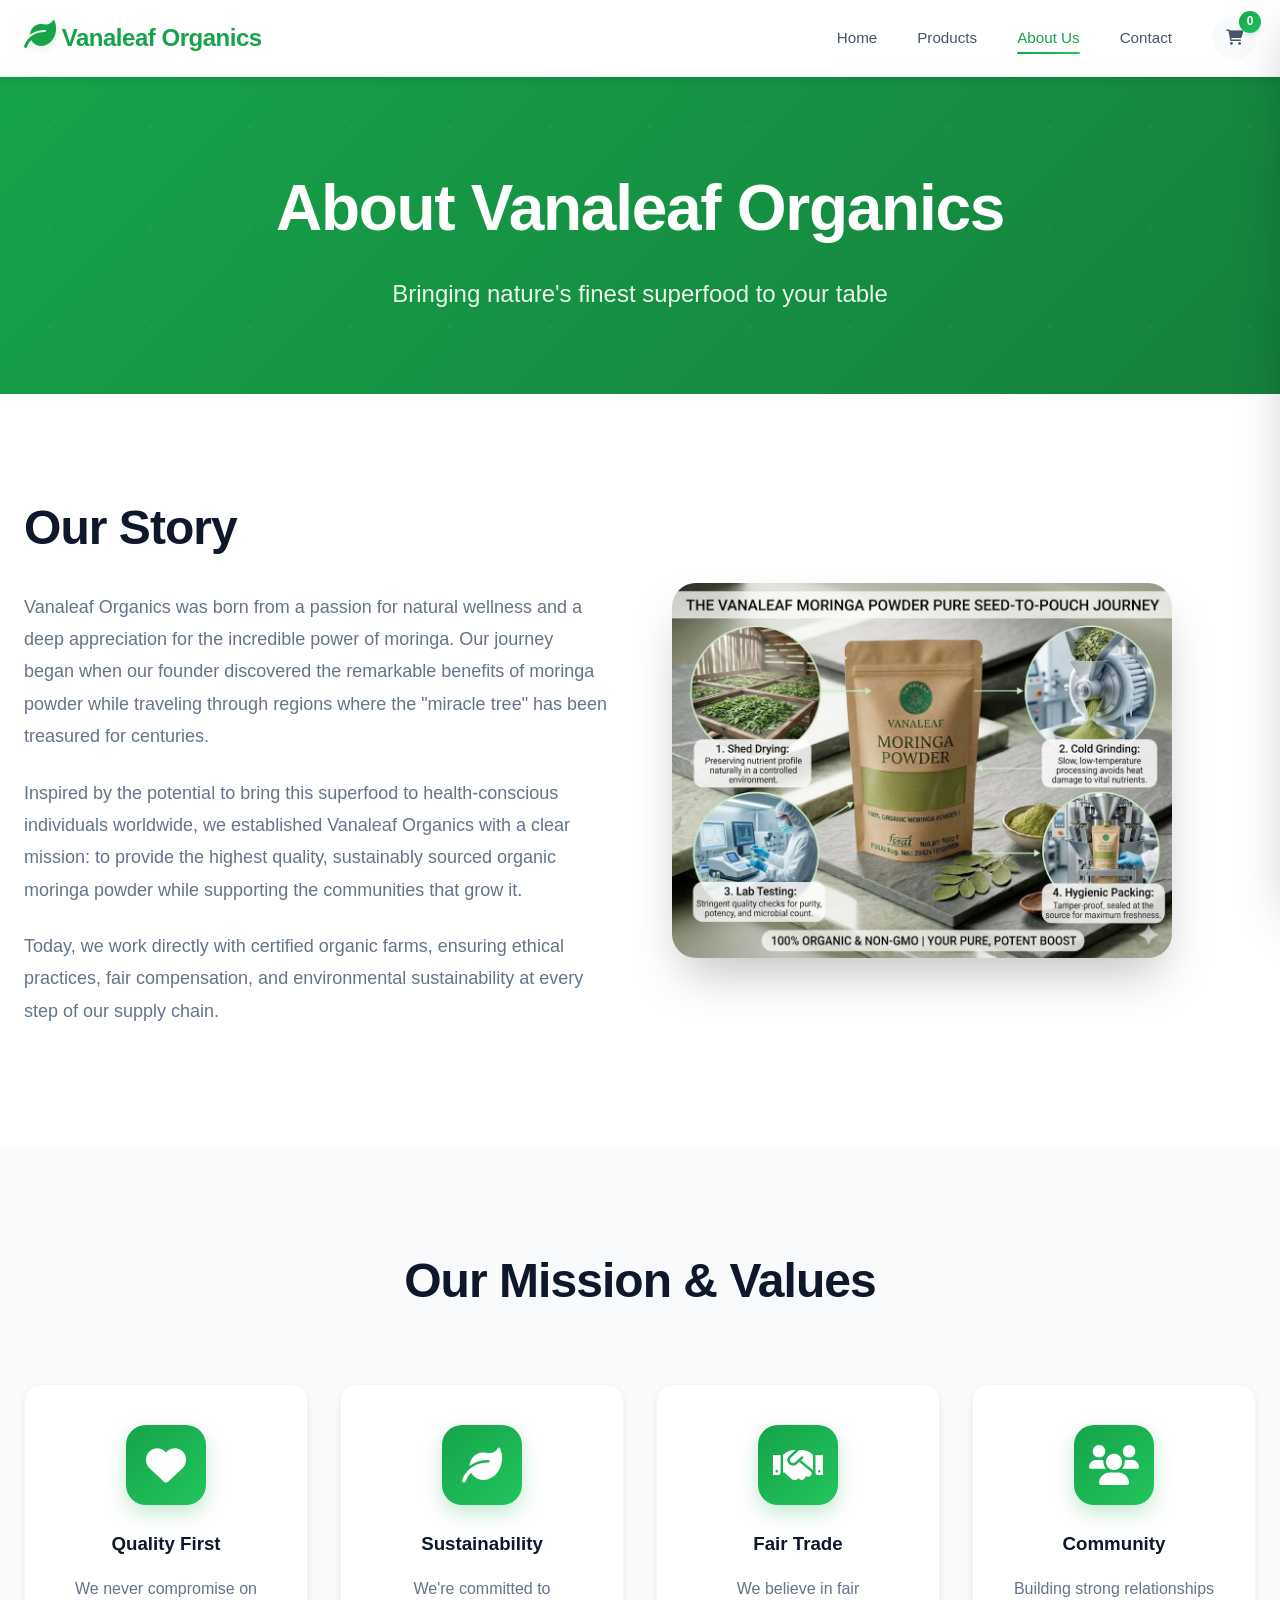
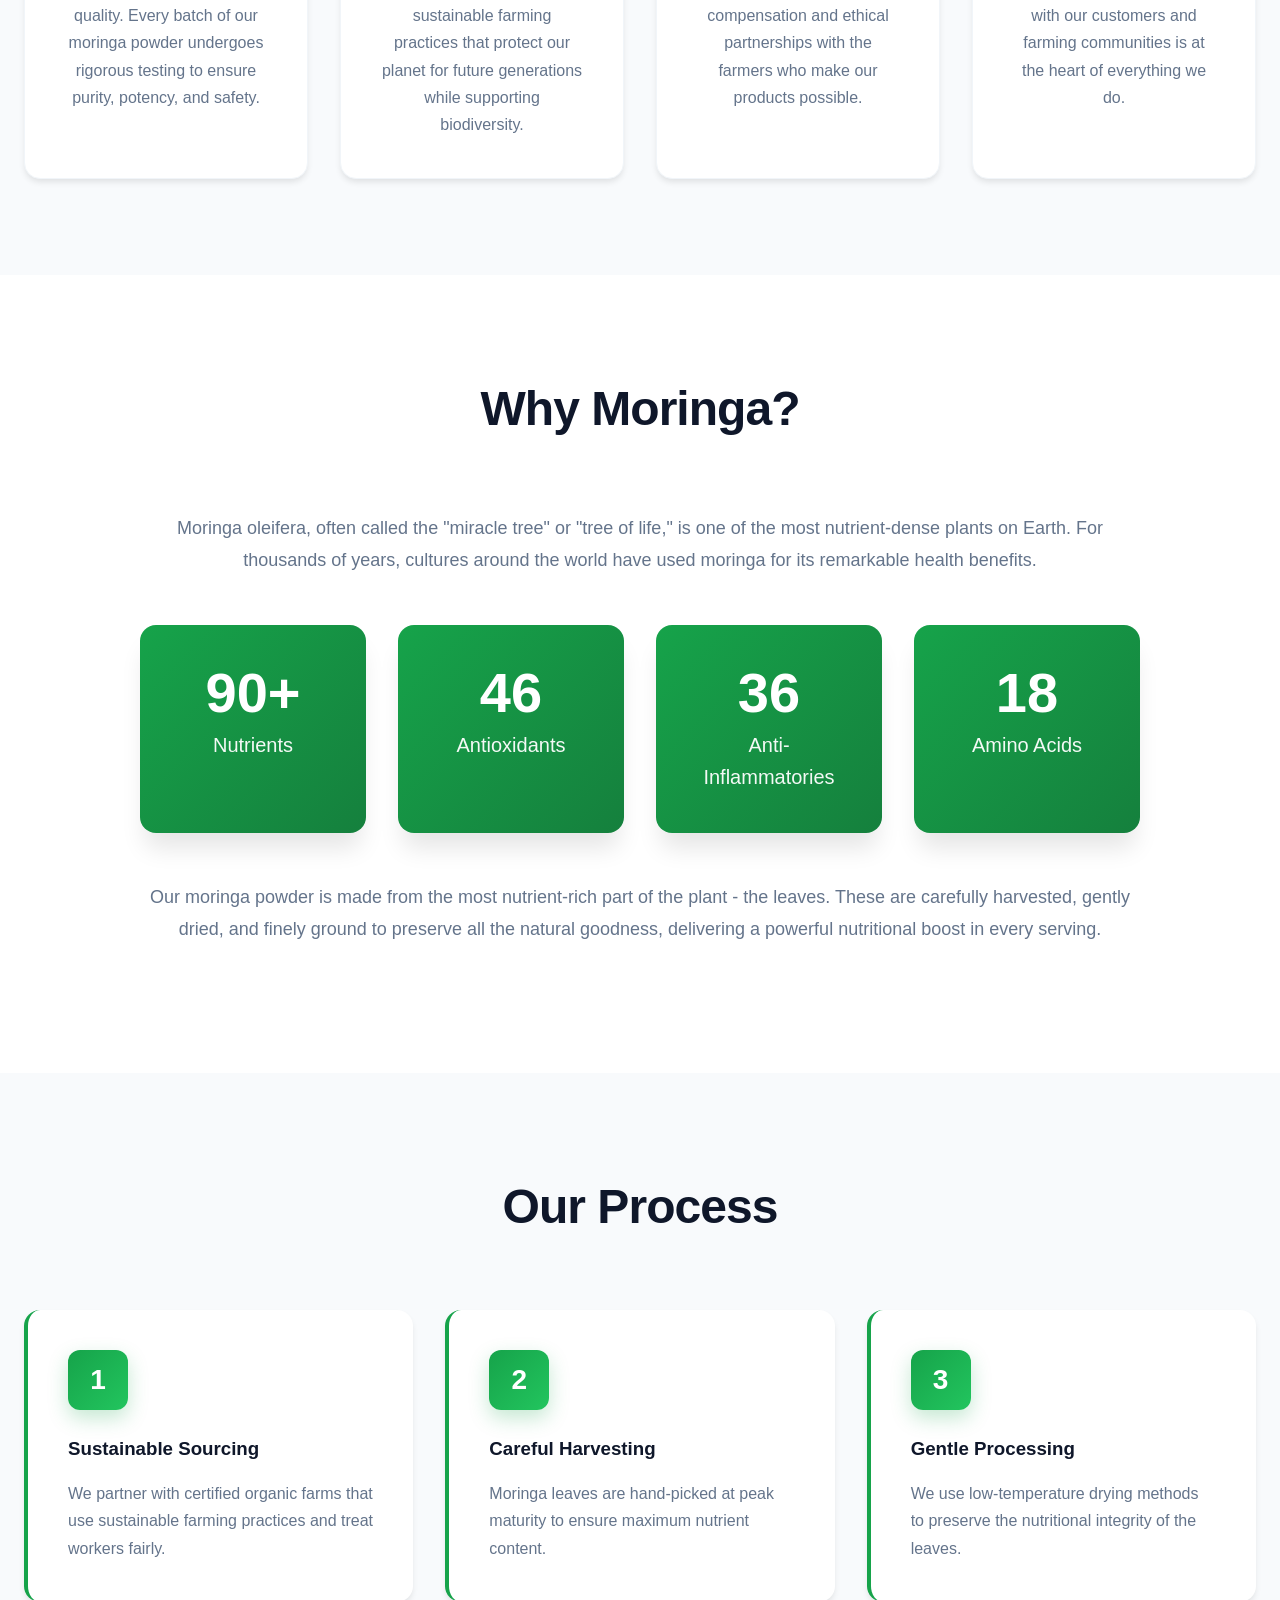
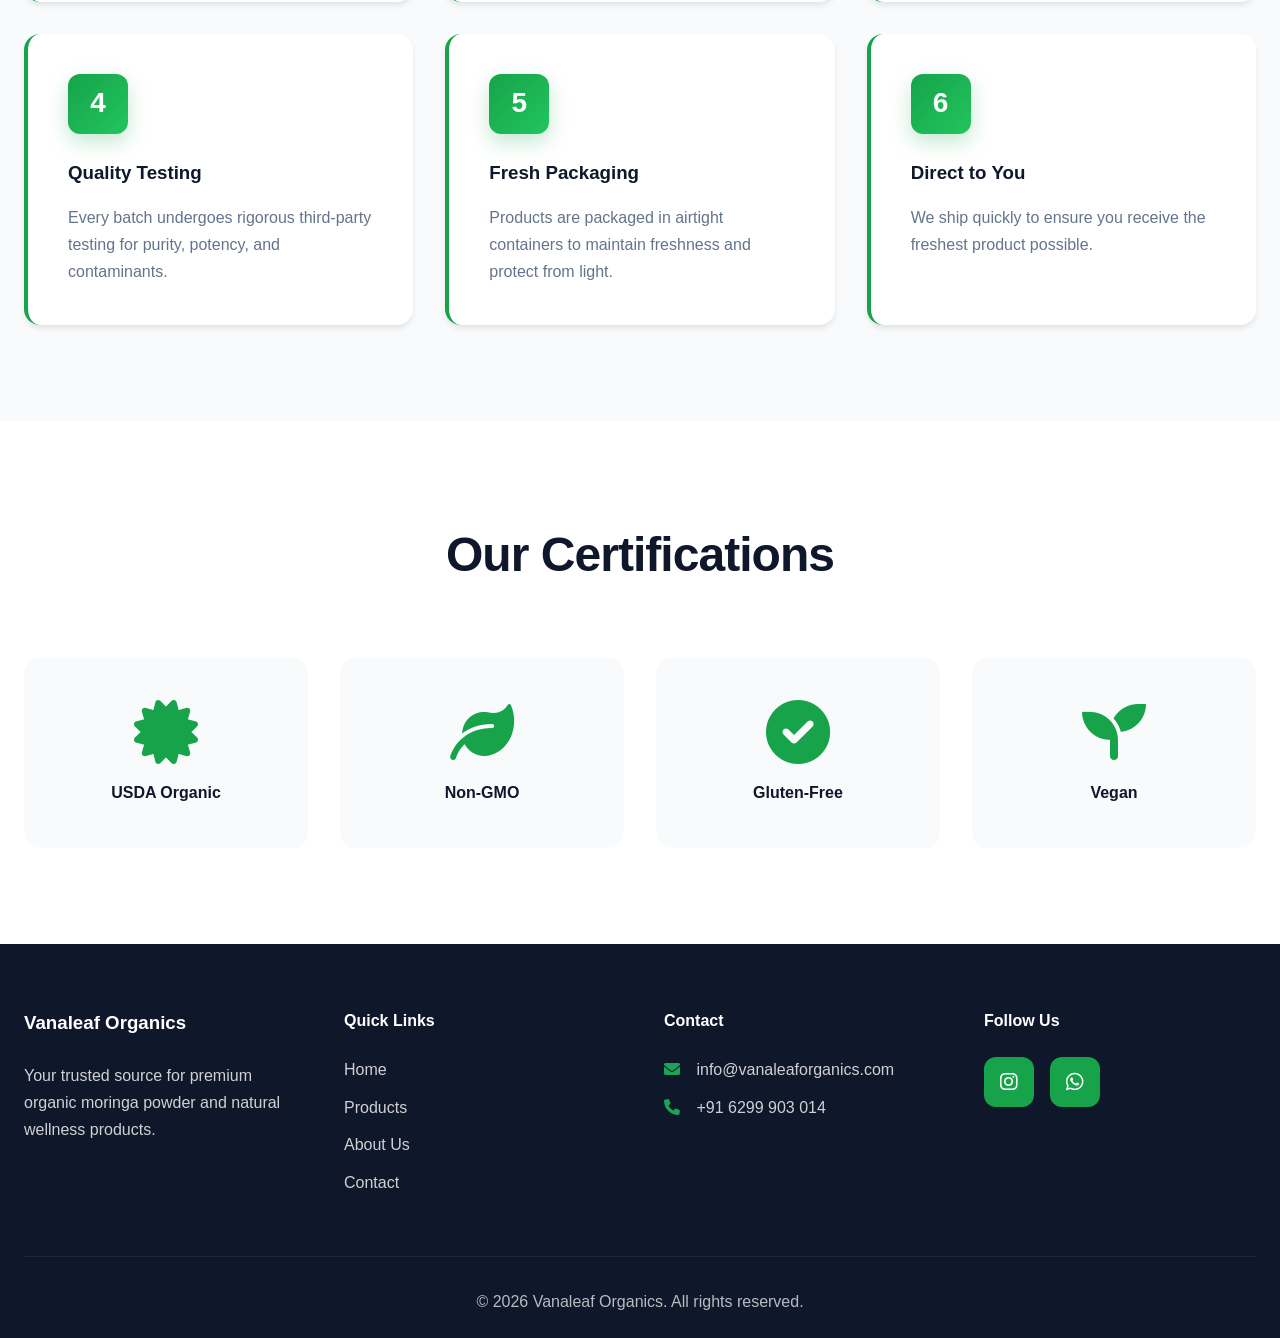
==== commit e83df0a8: "Fixed the contact us form. It now sends a whatsapp message to the vendor." ====
--- a/about.html
+++ b/about.html
@@ -221,9 +221,8 @@
                 <div class="footer-col">
                     <h4>Follow Us</h4>
                     <div class="social-links">
-                        <a href="#"><i class="fab fa-facebook"></i></a>
-                        <a href="#"><i class="fab fa-instagram"></i></a>
-                        <a href="#"><i class="fab fa-twitter"></i></a>
+                        <a href="https://www.instagram.com/vanaleaforganics" target="_blank"><i class="fab fa-instagram"></i></a>
+                        <a href="https://wa.me/916299903014" target="_blank"><i class="fab fa-whatsapp"></i></a>
                     </div>
                 </div>
             </div>
